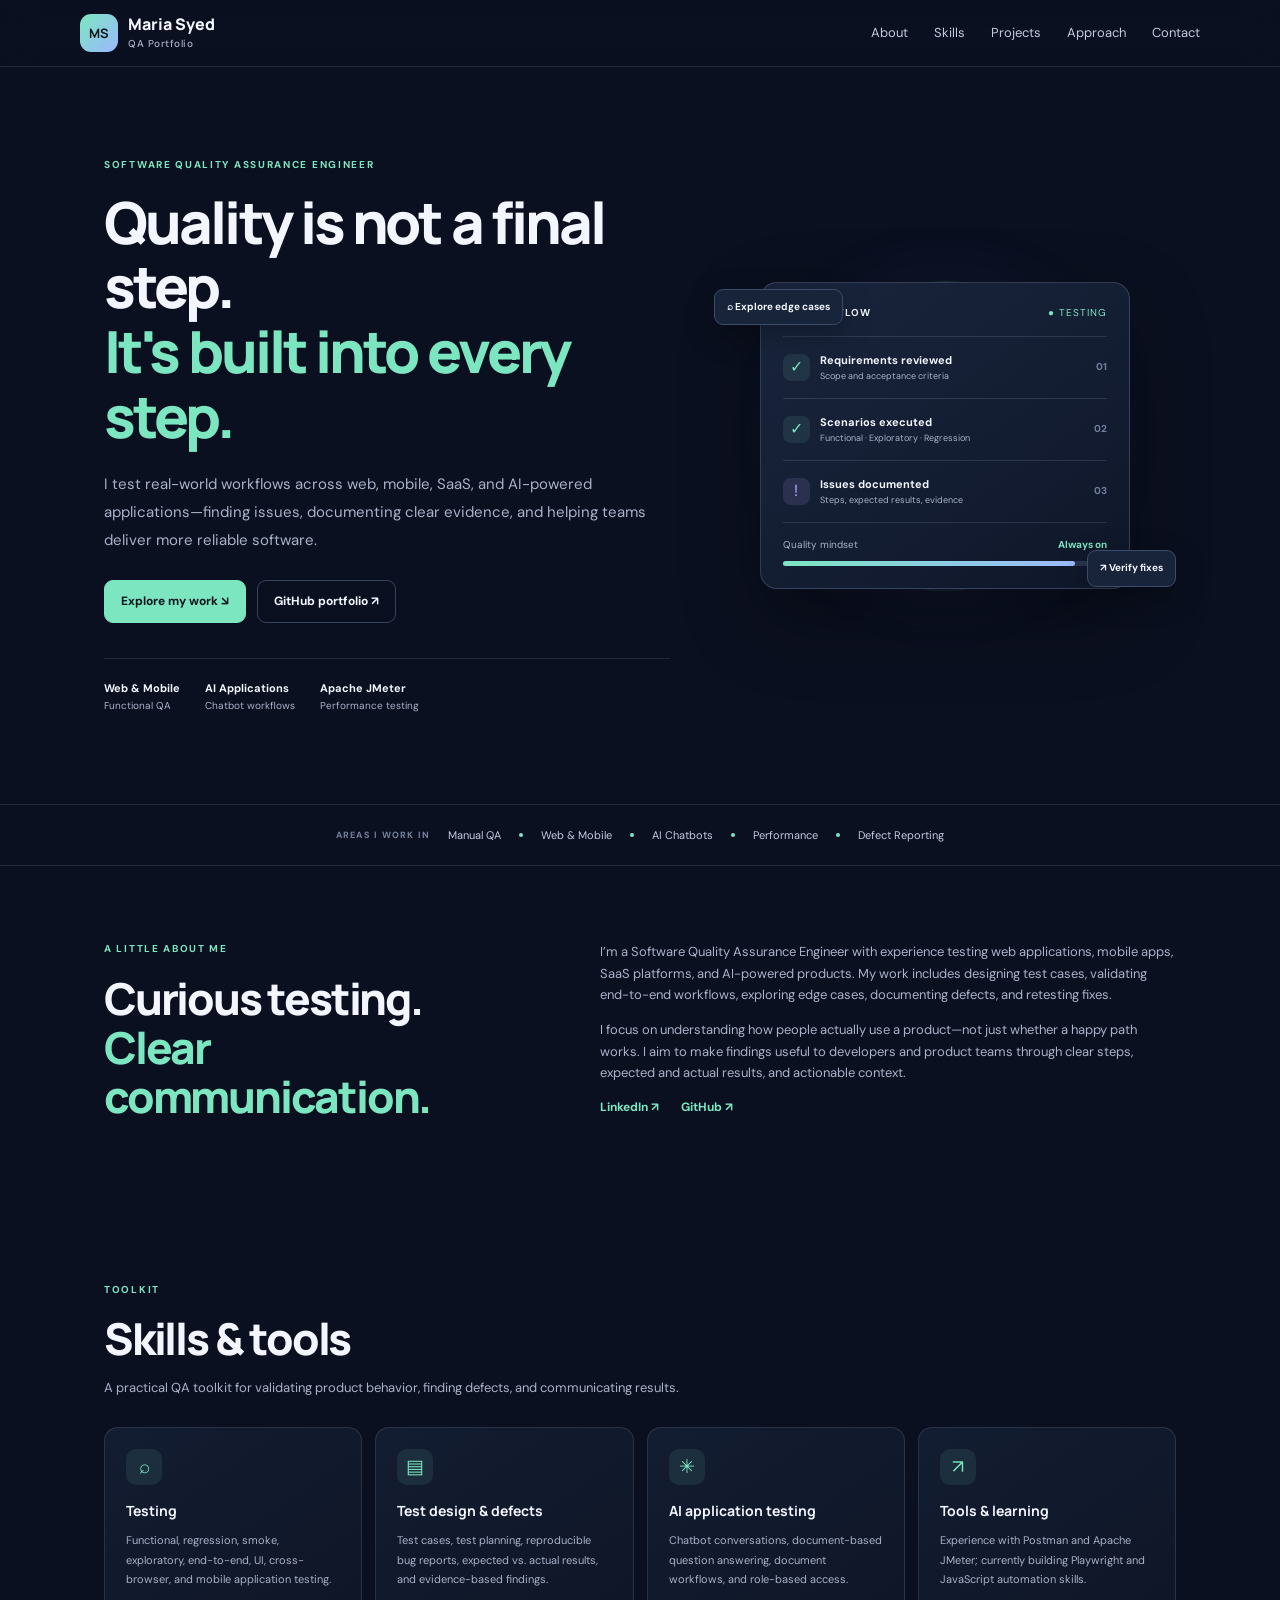
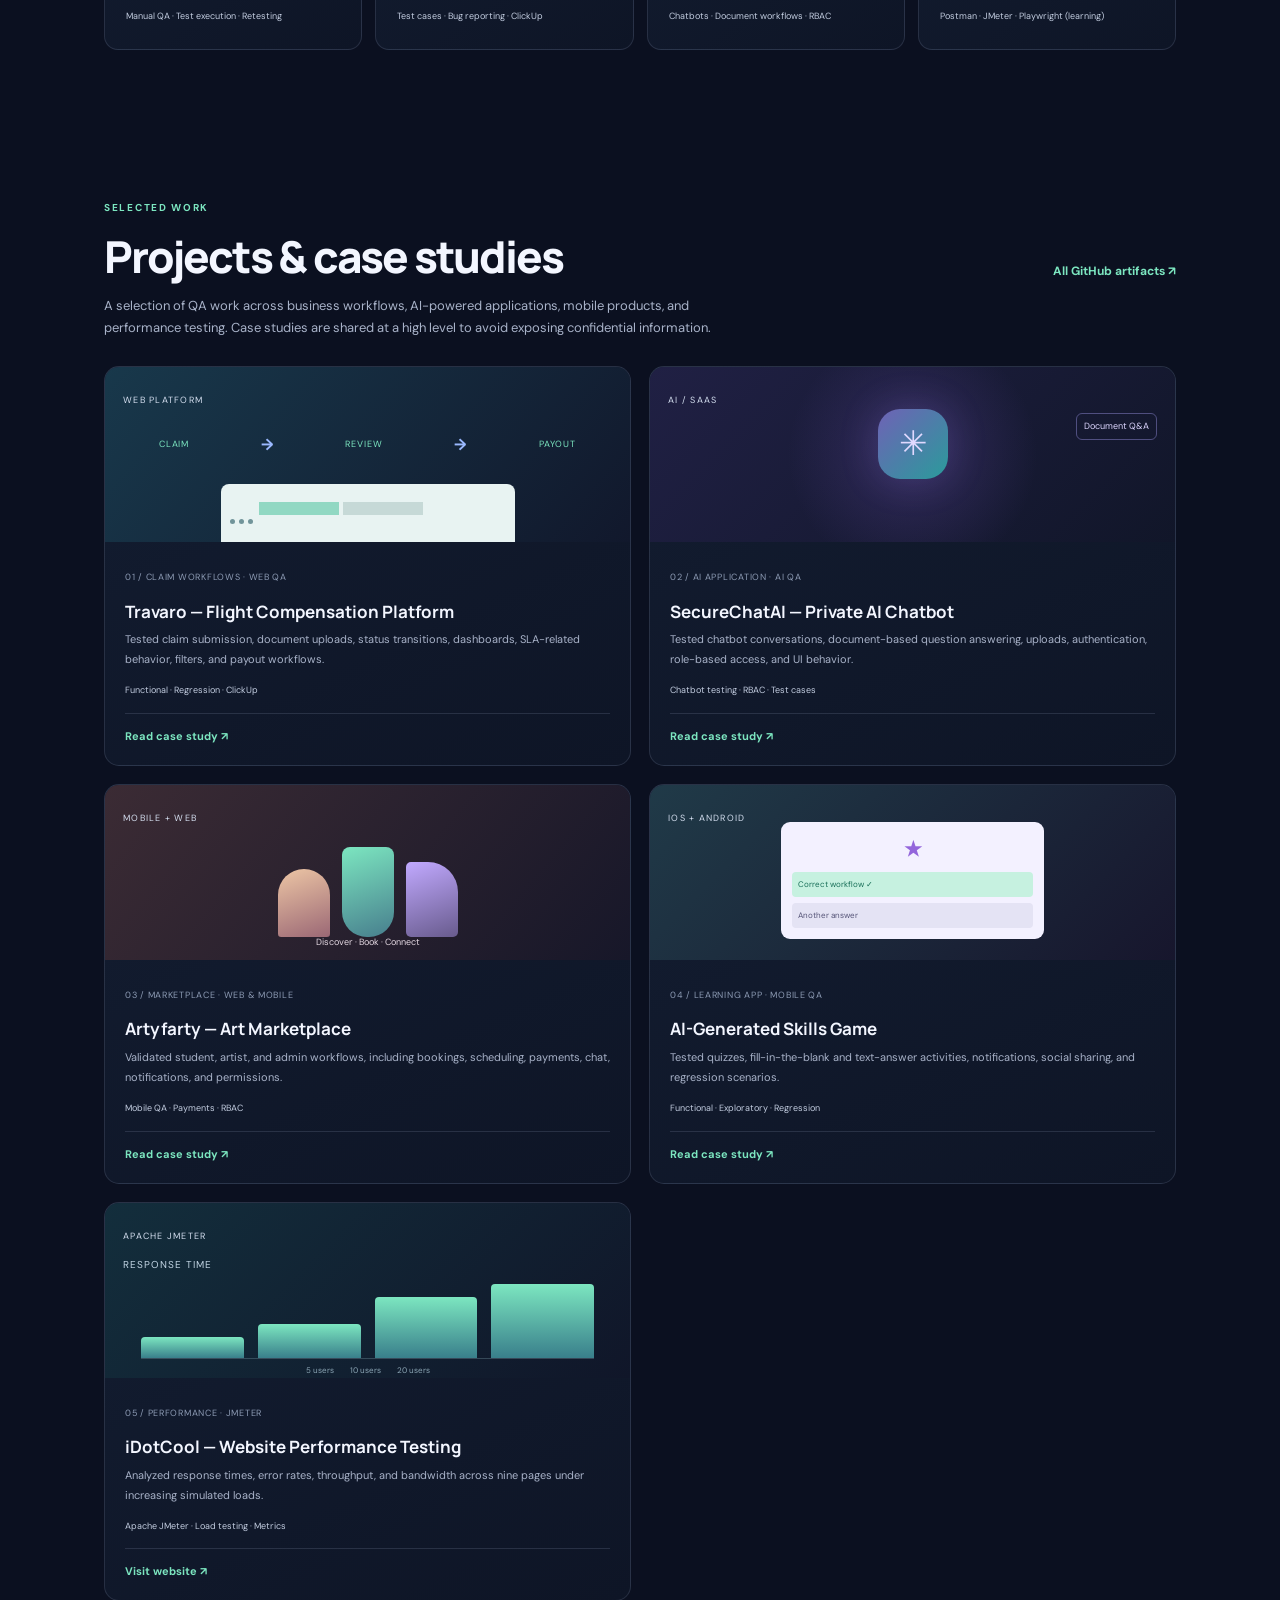
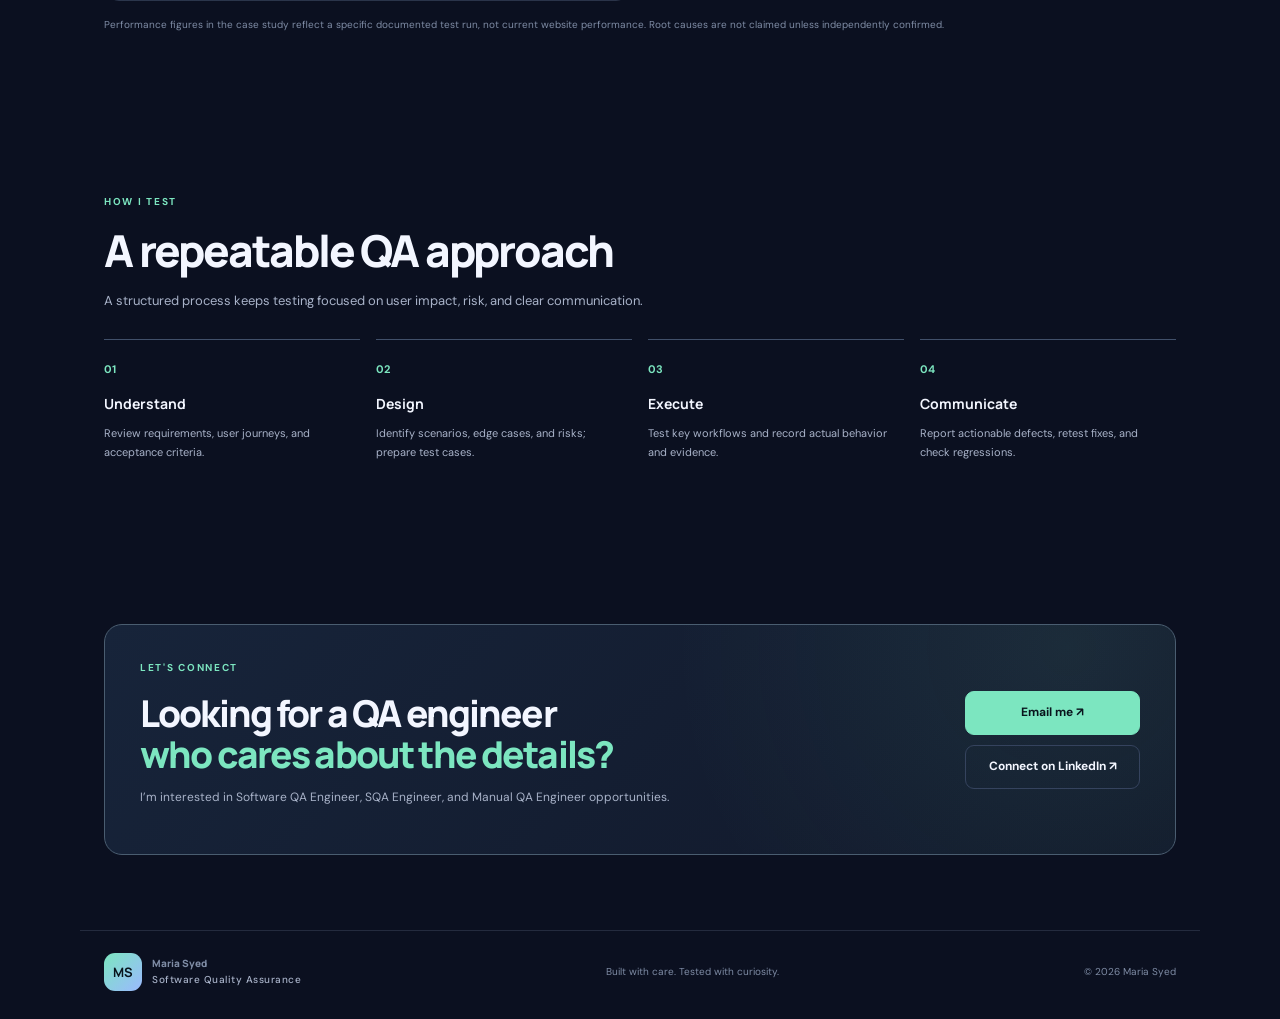
==== index.html @ 9e244ec8 "Add files via upload" ====
<!doctype html>
<html lang="en"><head><meta charset="utf-8"><meta name="viewport" content="width=device-width,initial-scale=1"><meta name="description" content="Maria Syed's Software Quality Assurance portfolio"><title>Maria Syed | QA Portfolio</title><link rel="stylesheet" href="styles.css"></head>
<body>
<header><a class="brand" href="#home"><b>MS</b><span>Maria Syed<small>QA Portfolio</small></span></a><button id="menu" aria-label="Toggle navigation">☰</button><nav id="nav"><a href="#about">About</a><a href="#skills">Skills</a><a href="#projects">Projects</a><a href="#approach">Approach</a><a href="#contact">Contact</a></nav></header>
<main>
<section class="hero" id="home"><div><p class="eyebrow">SOFTWARE QUALITY ASSURANCE ENGINEER</p><h1>Quality is not a final step.<br><em>It's built into every step.</em></h1><p class="lead">I test real-world workflows across web, mobile, SaaS, and AI-powered applications—finding issues, documenting clear evidence, and helping teams deliver more reliable software.</p><div class="actions"><a class="btn primary" href="#projects">Explore my work ↘</a><a class="btn" href="https://github.com/cyeda221/qa-manual-testing-portfolio" target="_blank" rel="noreferrer">GitHub portfolio ↗</a></div><div class="facts"><span><b>Web & Mobile</b><small>Functional QA</small></span><span><b>AI Applications</b><small>Chatbot workflows</small></span><span><b>Apache JMeter</b><small>Performance testing</small></span></div></div>
<div class="visual"><div class="orb"></div><div class="panel"><div class="panelhead"><b>QA WORKFLOW</b><span>● TESTING</span></div><div class="check"><i>✓</i><span><b>Requirements reviewed</b><small>Scope and acceptance criteria</small></span><strong>01</strong></div><div class="check"><i>✓</i><span><b>Scenarios executed</b><small>Functional · Exploratory · Regression</small></span><strong>02</strong></div><div class="check"><i class="purple">!</i><span><b>Issues documented</b><small>Steps, expected results, evidence</small></span><strong>03</strong></div><div class="meter">Quality mindset <b>Always on</b><div><i></i></div></div></div><label class="float one">⌕ Explore edge cases</label><label class="float two">↗ Verify fixes</label></div></section>
<div class="strip"><span>AREAS I WORK IN</span>Manual QA <i></i> Web & Mobile <i></i> AI Chatbots <i></i> Performance <i></i> Defect Reporting</div>
<section class="section about" id="about"><div><p class="eyebrow">A LITTLE ABOUT ME</p><h2>Curious testing.<br><em>Clear communication.</em></h2></div><div class="bodycopy"><p>I’m a Software Quality Assurance Engineer with experience testing web applications, mobile apps, SaaS platforms, and AI-powered products. My work includes designing test cases, validating end-to-end workflows, exploring edge cases, documenting defects, and retesting fixes.</p><p>I focus on understanding how people actually use a product—not just whether a happy path works. I aim to make findings useful to developers and product teams through clear steps, expected and actual results, and actionable context.</p><p class="links"><a href="https://www.linkedin.com/in/syeda-maria-3011ma/" target="_blank" rel="noreferrer">LinkedIn ↗</a><a href="https://github.com/cyeda221" target="_blank" rel="noreferrer">GitHub ↗</a></p></div></section>
<section class="section" id="skills"><p class="eyebrow">TOOLKIT</p><h2>Skills & tools</h2><p class="intro">A practical QA toolkit for validating product behavior, finding defects, and communicating results.</p><div class="skills">
<article><i>⌕</i><h3>Testing</h3><p>Functional, regression, smoke, exploratory, end-to-end, UI, cross-browser, and mobile application testing.</p><small>Manual QA · Test execution · Retesting</small></article>
<article><i>▤</i><h3>Test design & defects</h3><p>Test cases, test planning, reproducible bug reports, expected vs. actual results, and evidence-based findings.</p><small>Test cases · Bug reporting · ClickUp</small></article>
<article><i>✳</i><h3>AI application testing</h3><p>Chatbot conversations, document-based question answering, document workflows, and role-based access.</p><small>Chatbots · Document workflows · RBAC</small></article>
<article><i>↗</i><h3>Tools & learning</h3><p>Experience with Postman and Apache JMeter; currently building Playwright and JavaScript automation skills.</p><small>Postman · JMeter · Playwright (learning)</small></article></div></section>
<section class="section" id="projects"><div class="headingrow"><div><p class="eyebrow">SELECTED WORK</p><h2>Projects & case studies</h2></div><a href="https://github.com/cyeda221/qa-manual-testing-portfolio" target="_blank" rel="noreferrer">All GitHub artifacts ↗</a></div><p class="intro">A selection of QA work across business workflows, AI-powered applications, mobile products, and performance testing. Case studies are shared at a high level to avoid exposing confidential information.</p><div class="projects">
<article><div class="art travaro"><small>WEB PLATFORM</small><div class="route">CLAIM <b>→</b> REVIEW <b>→</b> PAYOUT</div><div class="mock"><span></span><span></span><span></span><hr><hr></div></div><div class="projectbody"><small>01 / CLAIM WORKFLOWS · WEB QA</small><h3>Travaro — Flight Compensation Platform</h3><p>Tested claim submission, document uploads, status transitions, dashboards, SLA-related behavior, filters, and payout workflows.</p><div class="tags">Functional · Regression · ClickUp</div><a href="https://github.com/cyeda221/qa-manual-testing-portfolio/blob/main/case-studies/travaro-flight-compensation-platform.md">Read case study ↗</a></div></article>
<article><div class="art ai"><small>AI / SAAS</small><div class="aiicon">✳</div><label>Document Q&amp;A</label></div><div class="projectbody"><small>02 / AI APPLICATION · AI QA</small><h3>SecureChatAI — Private AI Chatbot</h3><p>Tested chatbot conversations, document-based question answering, uploads, authentication, role-based access, and UI behavior.</p><div class="tags">Chatbot testing · RBAC · Test cases</div><a href="https://github.com/cyeda221/qa-manual-testing-portfolio/blob/main/case-studies/private-ai-chatbot.md">Read case study ↗</a></div></article>
<article><div class="art market"><small>MOBILE + WEB</small><div class="gallery"><i></i><i></i><i></i></div><label>Discover · Book · Connect</label></div><div class="projectbody"><small>03 / MARKETPLACE · WEB &amp; MOBILE</small><h3>Artyfarty — Art Marketplace</h3><p>Validated student, artist, and admin workflows, including bookings, scheduling, payments, chat, notifications, and permissions.</p><div class="tags">Mobile QA · Payments · RBAC</div><a href="https://github.com/cyeda221/qa-manual-testing-portfolio/blob/main/case-studies/artyfarty-marketplace.md">Read case study ↗</a></div></article>
<article><div class="art game"><small>IOS + ANDROID</small><div class="quiz"><b>★</b><span>Correct workflow ✓</span><span>Another answer</span></div></div><div class="projectbody"><small>04 / LEARNING APP · MOBILE QA</small><h3>AI-Generated Skills Game</h3><p>Tested quizzes, fill-in-the-blank and text-answer activities, notifications, social sharing, and regression scenarios.</p><div class="tags">Functional · Exploratory · Regression</div><a href="https://github.com/cyeda221/qa-manual-testing-portfolio/blob/main/case-studies/ai-generated-skills-game.md">Read case study ↗</a></div></article>
<article><div class="art perf"><small>APACHE JMETER</small><p>RESPONSE TIME</p><div class="bars"><i></i><i></i><i></i><i></i></div><div class="axis">5 users　　10 users　　20 users</div></div><div class="projectbody"><small>05 / PERFORMANCE · JMETER</small><h3>iDotCool — Website Performance Testing</h3><p>Analyzed response times, error rates, throughput, and bandwidth across nine pages under increasing simulated loads.</p><div class="tags">Apache JMeter · Load testing · Metrics</div><a href="https://idotcool.com/" target="_blank" rel="noreferrer">Visit website ↗</a></div></article>
</div><p class="note">Performance figures in the case study reflect a specific documented test run, not current website performance. Root causes are not claimed unless independently confirmed.</p></section>
<section class="section" id="approach"><p class="eyebrow">HOW I TEST</p><h2>A repeatable QA approach</h2><p class="intro">A structured process keeps testing focused on user impact, risk, and clear communication.</p><div class="steps"><article><b>01</b><h3>Understand</h3><p>Review requirements, user journeys, and acceptance criteria.</p></article><article><b>02</b><h3>Design</h3><p>Identify scenarios, edge cases, and risks; prepare test cases.</p></article><article><b>03</b><h3>Execute</h3><p>Test key workflows and record actual behavior and evidence.</p></article><article><b>04</b><h3>Communicate</h3><p>Report actionable defects, retest fixes, and check regressions.</p></article></div></section>
<section class="section" id="contact"><div class="contact"><div><p class="eyebrow">LET'S CONNECT</p><h2>Looking for a QA engineer<br><em>who cares about the details?</em></h2><p>I’m interested in Software QA Engineer, SQA Engineer, and Manual QA Engineer opportunities.</p></div><div class="contactbuttons"><a class="btn primary" href="mailto:syedamariya221@gmail.com">Email me ↗</a><a class="btn" href="https://www.linkedin.com/in/syeda-maria-3011ma/" target="_blank" rel="noreferrer">Connect on LinkedIn ↗</a></div></div></section>
</main><footer><a class="brand" href="#home"><b>MS</b><span>Maria Syed<small>Software Quality Assurance</small></span></a><p>Built with care. Tested with curiosity.</p><span>© <span id="year"></span> Maria Syed</span></footer><script src="script.js"></script></body></html>
---- styles.css ----
@import url('https://fonts.googleapis.com/css2?family=DM+Sans:wght@400;500;600;700&family=Manrope:wght@400;500;600;700;800&display=swap');
:root{--bg:#0b1020;--panel:#121a2d;--text:#f3f6ff;--muted:#a8b2c8;--line:rgba(193,207,240,.14);--mint:#7ce6c0;--blue:#9bb9ff;--max:1120px}*{box-sizing:border-box}html{scroll-behavior:smooth;scroll-padding-top:80px}body{margin:0;background:var(--bg);color:var(--text);font-family:'DM Sans',sans-serif;line-height:1.65}a{color:inherit;text-decoration:none}header{position:sticky;top:0;z-index:5;display:flex;align-items:center;justify-content:space-between;padding:14px max(calc((100vw - var(--max))/2),5vw);border-bottom:1px solid var(--line);background:#0b1020eF;backdrop-filter:blur(15px)}.brand{display:flex;gap:10px;align-items:center;font-family:Manrope,sans-serif;font-weight:800;line-height:1.1}.brand b{display:grid;place-items:center;width:38px;height:38px;border-radius:11px;background:linear-gradient(135deg,var(--mint),var(--blue));color:#09141c;font-size:13px}.brand small{display:block;font:500 10px 'DM Sans';letter-spacing:.05em;color:var(--muted);margin-top:4px}nav{display:flex;gap:26px;font-size:13px;color:#c1cbe0}nav a:hover,.links a:hover{color:var(--mint)}#menu{display:none;background:none;border:0;color:white;font-size:22px}.hero,.section{max-width:var(--max);margin:auto;padding:90px 24px}.hero{display:grid;grid-template-columns:1.1fr .9fr;gap:45px;align-items:center;min-height:610px}.eyebrow{font-size:10px;font-weight:700;letter-spacing:.17em;color:var(--mint);margin:0 0 16px}.hero h1,h2{font:800 clamp(36px,5vw,58px)/1.12 Manrope,sans-serif;letter-spacing:-.05em;margin:0}.hero h1 em,h2 em{color:var(--mint);font-style:normal}.lead{font-size:15px;color:var(--muted);line-height:1.85;margin:22px 0 25px;max-width:600px}.actions{display:flex;gap:11px;flex-wrap:wrap}.btn{display:inline-flex;justify-content:center;align-items:center;border:1px solid #35435e;border-radius:9px;padding:11px 16px;font-size:12px;font-weight:700}.primary{background:var(--mint);border-color:var(--mint);color:#09141c}.facts{display:flex;gap:25px;border-top:1px solid var(--line);margin-top:35px;padding-top:20px}.facts span{display:flex;flex-direction:column}.facts b{font-size:11px}.facts small{font-size:10px;color:var(--muted)}.visual{min-height:350px;position:relative;display:grid;place-items:center}.orb{position:absolute;width:310px;height:310px;border:1px solid #7ce6c027;border-radius:50%;box-shadow:0 0 80px #647cff12}.panel{z-index:1;width:min(100%,370px);padding:22px;border-radius:17px;border:1px solid #b9c8e533;background:linear-gradient(145deg,#19253d,#0f1729);box-shadow:0 30px 80px #0005}.panelhead{display:flex;justify-content:space-between;font-size:10px;letter-spacing:.1em;border-bottom:1px solid var(--line);padding-bottom:15px}.panelhead span{color:var(--mint)}.check{display:flex;align-items:center;gap:10px;padding:14px 0;border-bottom:1px solid var(--line)}.check i{display:grid;place-items:center;width:27px;height:27px;border-radius:8px;background:#7ce6c01a;color:var(--mint);font-style:normal}.check i.purple{background:#b9a4ff22;color:#b9a4ff}.check span{display:flex;flex:1;flex-direction:column}.check b{font-size:11px}.check small{font-size:9px;color:var(--muted)}.check strong{font-size:10px;color:#70809e}.meter{font-size:10px;color:var(--muted);padding-top:14px}.meter b{float:right;color:var(--mint)}.meter div{height:5px;border-radius:5px;background:#28354c;margin-top:8px}.meter i{display:block;width:90%;height:100%;border-radius:5px;background:linear-gradient(90deg,var(--mint),var(--blue))}.float{position:absolute;z-index:2;border:1px solid #3b4c68;border-radius:9px;background:#17243a;padding:9px 12px;font-size:10px;font-weight:700;box-shadow:0 10px 30px #0004}.one{top:28px;left:0}.two{bottom:24px;right:0}.strip{display:flex;align-items:center;justify-content:center;gap:18px;flex-wrap:wrap;padding:21px;border-block:1px solid var(--line);font-size:11px;color:#c1cbe0}.strip span{font-size:9px;letter-spacing:.14em;color:#74829e;font-weight:700}.strip i{width:4px;height:4px;border-radius:50%;background:var(--mint)}.section{padding-top:75px;padding-bottom:75px}.about{display:grid;grid-template-columns:.85fr 1.15fr;gap:70px}.about h2,h2{font-size:clamp(32px,4vw,44px)}.bodycopy{font-size:13px;color:var(--muted)}.bodycopy p{margin:0 0 14px}.links{display:flex;gap:22px;margin-top:22px}.links a,.headingrow>a{color:var(--mint);font-size:12px;font-weight:700}.intro{font-size:13px;color:var(--muted);max-width:650px;margin:14px 0 28px}.skills{display:grid;grid-template-columns:repeat(4,1fr);gap:13px}.skills article{border:1px solid var(--line);border-radius:14px;padding:21px;background:linear-gradient(145deg,#131d31,#0e1526)}.skills article>i{display:grid;place-items:center;width:36px;height:36px;border-radius:10px;background:#7ce6c018;color:var(--mint);font-style:normal;font-size:19px}.skills h3,.steps h3{font:700 14px Manrope,sans-serif;margin:16px 0 8px}.skills p,.steps p{font-size:11px;color:var(--muted);line-height:1.8}.skills small{font-size:9px;color:#c3cde0}.headingrow{display:flex;justify-content:space-between;align-items:end;gap:20px}.projects{display:grid;grid-template-columns:repeat(2,minmax(0,1fr));gap:18px}.projects article{overflow:hidden;border:1px solid var(--line);border-radius:15px;background:linear-gradient(155deg,#131d31,#0e1526)}.art{height:175px;position:relative;overflow:hidden;padding:18px;background:#17243a}.art>small{font-size:9px;letter-spacing:.14em;color:#d4deef}.travaro{background:linear-gradient(130deg,#18384b,#11182c)}.route{display:flex;justify-content:space-around;align-items:center;margin:20px 0;color:var(--mint);font-size:9px;letter-spacing:.1em}.route b{font-size:16px;color:#9bb9ff}.mock{position:absolute;left:22%;right:22%;bottom:-5px;height:63px;background:#e8f3f2;border-radius:8px 8px 0 0;padding:9px}.mock span{display:inline-block;width:5px;height:5px;border-radius:50%;background:#71949a;margin-right:4px}.mock hr{border:0;background:#c6d9d7;height:13px;width:29%;display:inline-block;margin:9px 2px}.mock hr:first-of-type{background:#91d8c3}.ai{background:radial-gradient(circle at center,#674caa55,transparent 45%),linear-gradient(135deg,#202044,#111629)}.aiicon{position:absolute;top:42px;left:calc(50% - 35px);display:grid;place-items:center;width:70px;height:70px;border-radius:22px;background:linear-gradient(135deg,#6f62b6,#2a9b9b);font-size:34px;color:#e0d9ff;box-shadow:0 0 40px #a38dff30}.ai label{position:absolute;right:18px;top:46px;border:1px solid #a9a1f866;padding:5px 7px;border-radius:6px;font-size:9px;color:#ddd6ff}.market{background:linear-gradient(130deg,#3b2b34,#171729)}.gallery{display:flex;align-items:end;justify-content:center;gap:12px;height:100px;margin-top:8px}.gallery i{width:52px;height:68px;border-radius:40px 40px 5px 5px;background:linear-gradient(160deg,#edc6a5,#9b6875)}.gallery i:nth-child(2){height:90px;background:linear-gradient(160deg,#7ce6c0,#477e8d);border-radius:8px 8px 25px 25px}.gallery i:nth-child(3){height:75px;background:linear-gradient(160deg,#c1a9ff,#685b8d);border-radius:5px 30px 5px 5px}.market label{position:absolute;bottom:10px;left:0;right:0;text-align:center;font-size:9px;color:#e4d8e2}.game{background:linear-gradient(135deg,#203a48,#17162d)}.quiz{position:absolute;left:25%;right:25%;top:37px;padding:11px;background:#f3f1ff;border-radius:9px;display:grid;gap:6px;color:#555477;font-size:8px}.quiz b{text-align:center;color:#9365db;font-size:20px}.quiz span{background:#e4e3f4;border-radius:4px;padding:6px}.quiz span:first-of-type{background:#c6f1e0;color:#176e57}.perf{background:linear-gradient(135deg,#132e3c,#101629)}.perf p{font-size:10px;color:#c2d5e4;letter-spacing:.1em}.bars{height:75px;display:flex;align-items:end;gap:14px;margin:0 18px;border-bottom:1px solid #7e9eac55}.bars i{display:block;flex:1;background:linear-gradient(180deg,#7ce6c0,#397f8b);border-radius:4px 4px 0 0}.bars i:nth-child(1){height:28%}.bars i:nth-child(2){height:45%}.bars i:nth-child(3){height:82%}.bars i:nth-child(4){height:100%}.axis{font-size:8px;color:#8ca6b5;text-align:center;margin-top:5px}.projectbody{padding:20px}.projectbody>small{font-size:9px;letter-spacing:.08em;color:#8d9bb4}.projectbody h3{font:700 17px/1.4 Manrope,sans-serif;margin:11px 0 7px}.projectbody p{font-size:11px;line-height:1.8;color:var(--muted);margin:0 0 13px}.tags{font-size:9px;color:#c3cde0}.projectbody>a{display:block;border-top:1px solid var(--line);padding-top:13px;margin-top:15px;color:var(--mint);font-size:11px;font-weight:700}.note{font-size:10px;color:#7f8ca5;margin-top:16px}.steps{display:grid;grid-template-columns:repeat(4,1fr);gap:16px;margin-top:28px}.steps article{border-top:1px solid #41506a;padding:15px 10px 0 0}.steps article>b{color:var(--mint);font-size:11px}.steps h3{margin-top:12px}.contact{display:flex;justify-content:space-between;align-items:center;gap:25px;border:1px solid #4a5d70;border-radius:18px;padding:35px;background:radial-gradient(circle at 90% 10%,#7ce6c015,transparent 40%),linear-gradient(135deg,#17243a,#11182a)}.contact h2{font-size:clamp(25px,3.4vw,37px)}.contact p:not(.eyebrow){font-size:12px;color:var(--muted)}.contactbuttons{display:flex;flex-direction:column;gap:10px;min-width:175px}footer{max-width:var(--max);margin:auto;padding:22px 24px 28px;border-top:1px solid var(--line);display:flex;justify-content:space-between;align-items:center;gap:18px;color:#7f8ca5;font-size:10px}footer p{margin:0}
@media(max-width:850px){.hero{grid-template-columns:1fr}.visual{min-height:330px}.about{grid-template-columns:1fr;gap:20px}.skills{grid-template-columns:repeat(2,1fr)}.contact{align-items:flex-start;flex-direction:column}.contactbuttons{flex-direction:row;flex-wrap:wrap}.headingrow{align-items:flex-start;flex-direction:column}}
@media(max-width:600px){header{padding:12px 18px}#menu{display:block}nav{display:none;position:absolute;top:64px;left:12px;right:12px;padding:18px;background:#121b2e;border:1px solid var(--line);border-radius:12px;flex-direction:column;gap:14px}nav.open{display:flex}.hero,.section{padding:60px 19px}.hero{padding-top:50px}.hero h1{font-size:37px}.lead{font-size:13px}.facts{gap:13px}.facts b{font-size:10px}.facts small{font-size:9px}.visual{min-height:315px}.panel{padding:17px}.orb{width:270px;height:270px}.one{top:10px}.two{bottom:10px}.strip{gap:10px;font-size:10px}.strip span{width:100%;text-align:center}.skills,.projects,.steps{grid-template-columns:1fr}.headingrow{gap:8px}.projectbody h3{font-size:16px}.contact{padding:25px 20px}.contactbuttons{width:100%;flex-direction:column}footer{padding:20px;flex-wrap:wrap}footer p{order:3;width:100%}.about h2,h2{font-size:34px}}
@media(prefers-reduced-motion:reduce){html{scroll-behavior:auto}}
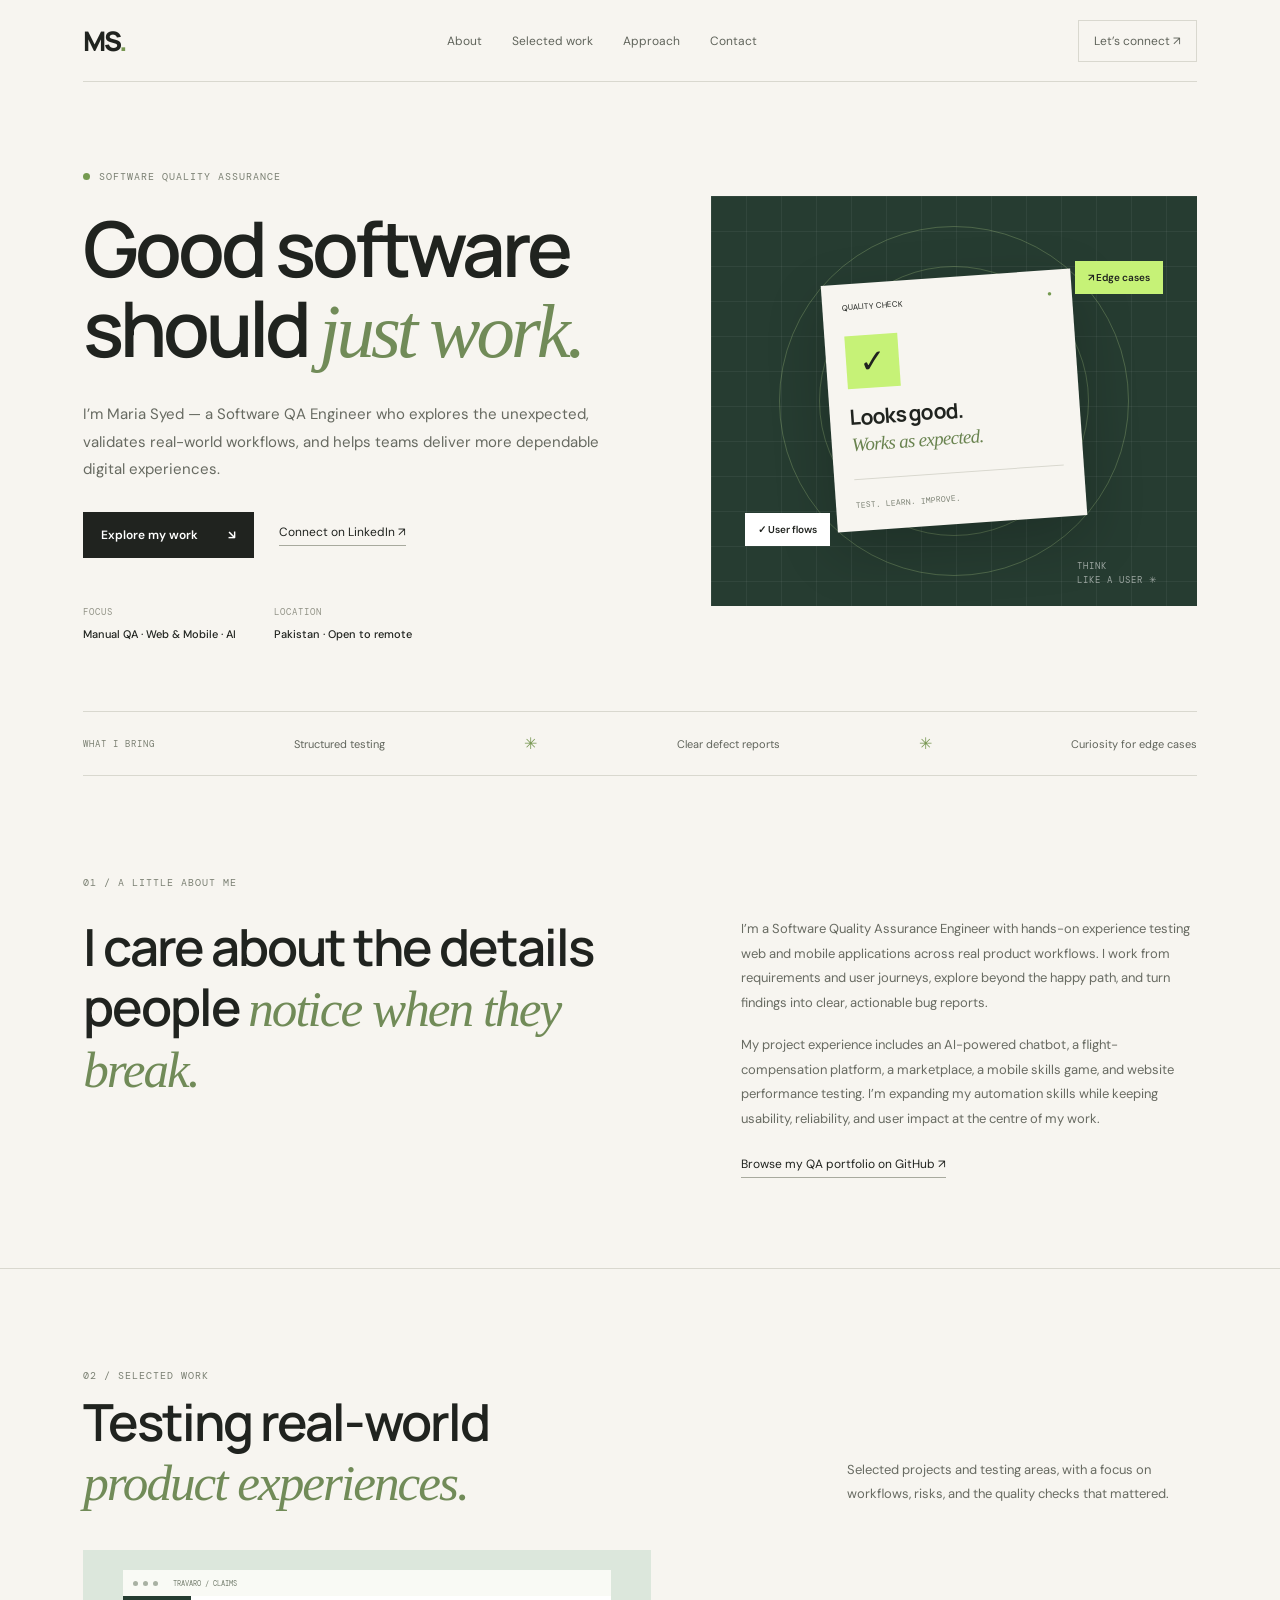
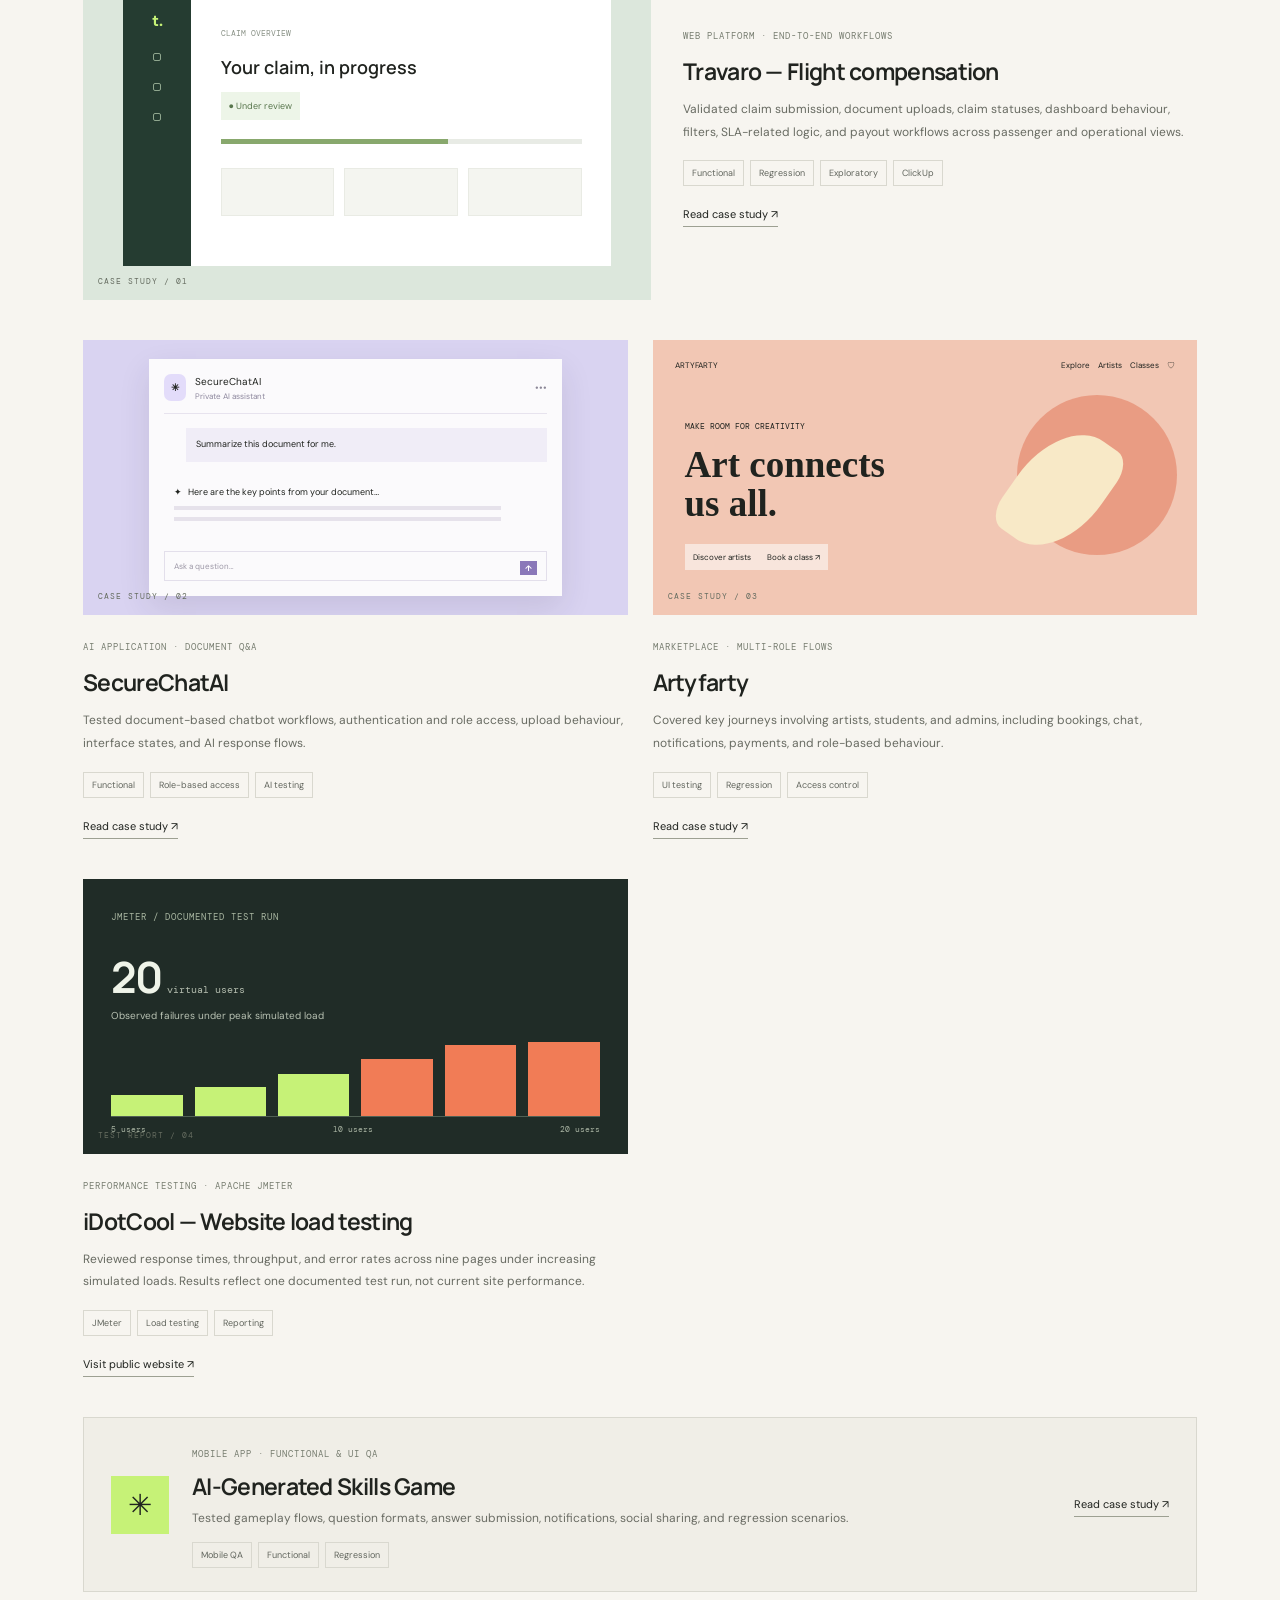
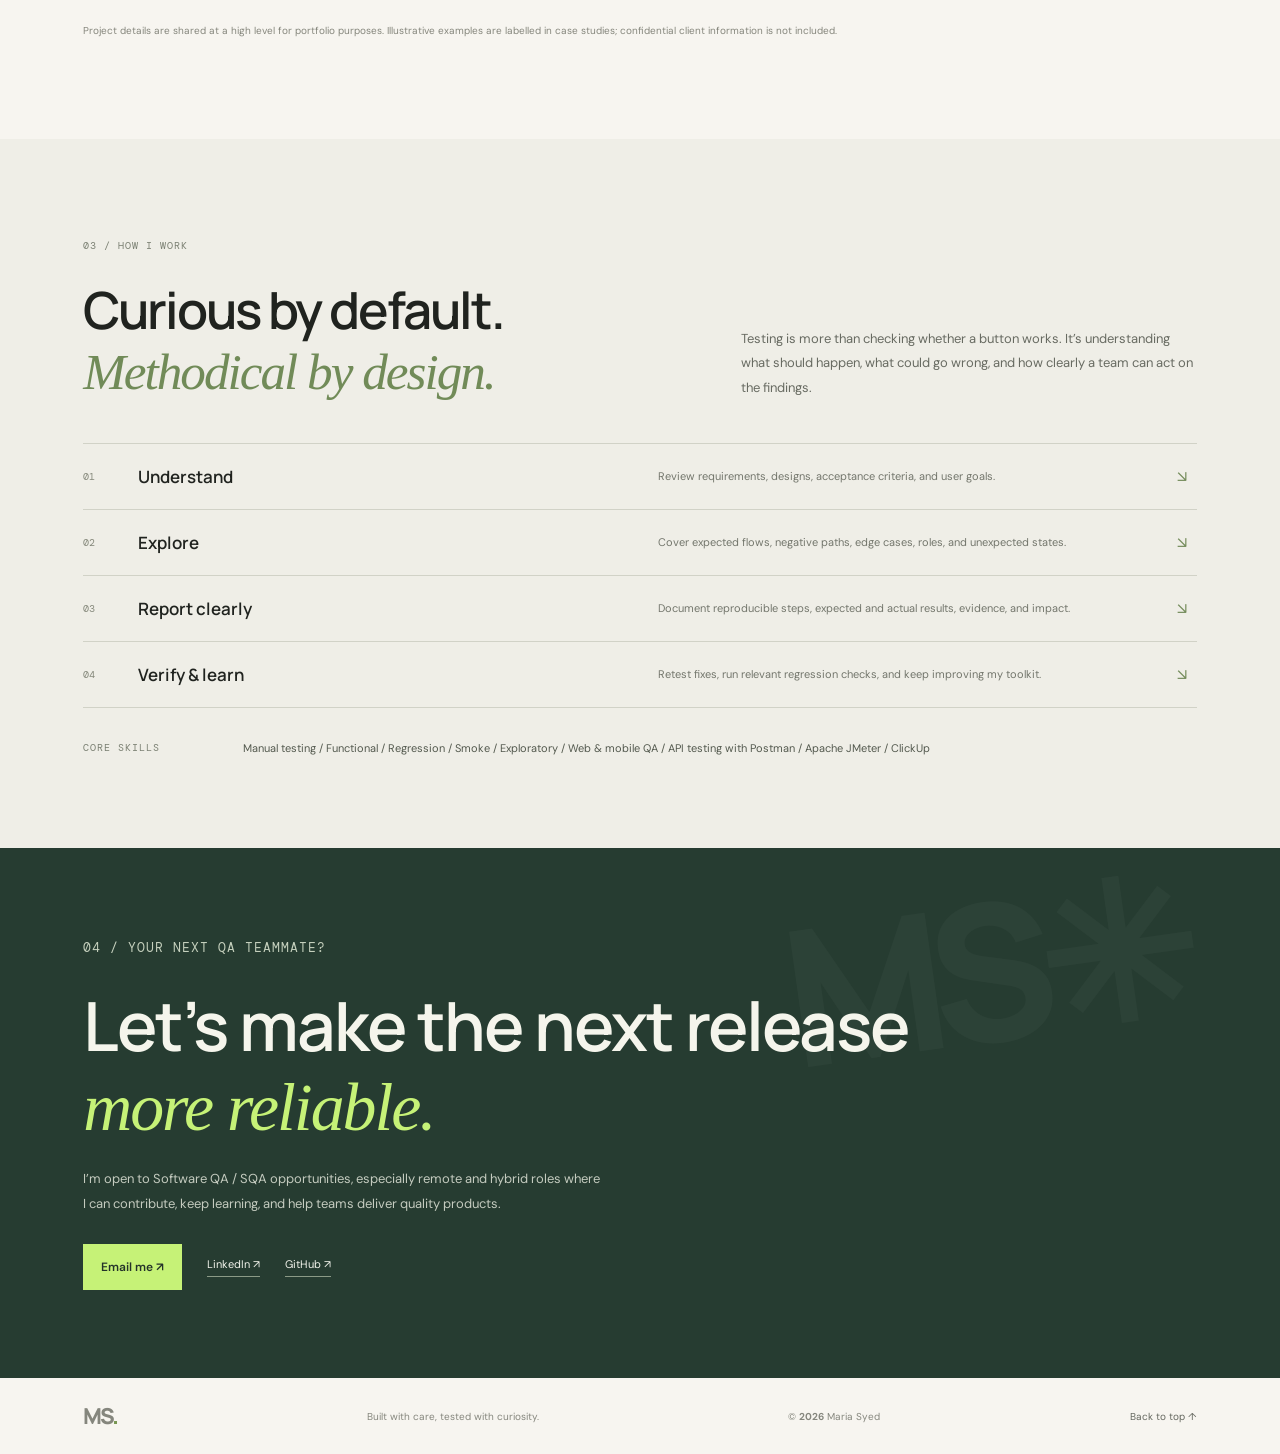
==== commit 7ad58e44: "Add files via upload" ====
--- a/index.html
+++ b/index.html
@@ -1,24 +1,14 @@
 <!doctype html>
-<html lang="en"><head><meta charset="utf-8"><meta name="viewport" content="width=device-width,initial-scale=1"><meta name="description" content="Maria Syed's Software Quality Assurance portfolio"><title>Maria Syed | QA Portfolio</title><link rel="stylesheet" href="styles.css"></head>
-<body>
-<header><a class="brand" href="#home"><b>MS</b><span>Maria Syed<small>QA Portfolio</small></span></a><button id="menu" aria-label="Toggle navigation">☰</button><nav id="nav"><a href="#about">About</a><a href="#skills">Skills</a><a href="#projects">Projects</a><a href="#approach">Approach</a><a href="#contact">Contact</a></nav></header>
-<main>
-<section class="hero" id="home"><div><p class="eyebrow">SOFTWARE QUALITY ASSURANCE ENGINEER</p><h1>Quality is not a final step.<br><em>It's built into every step.</em></h1><p class="lead">I test real-world workflows across web, mobile, SaaS, and AI-powered applications—finding issues, documenting clear evidence, and helping teams deliver more reliable software.</p><div class="actions"><a class="btn primary" href="#projects">Explore my work ↘</a><a class="btn" href="https://github.com/cyeda221/qa-manual-testing-portfolio" target="_blank" rel="noreferrer">GitHub portfolio ↗</a></div><div class="facts"><span><b>Web & Mobile</b><small>Functional QA</small></span><span><b>AI Applications</b><small>Chatbot workflows</small></span><span><b>Apache JMeter</b><small>Performance testing</small></span></div></div>
-<div class="visual"><div class="orb"></div><div class="panel"><div class="panelhead"><b>QA WORKFLOW</b><span>● TESTING</span></div><div class="check"><i>✓</i><span><b>Requirements reviewed</b><small>Scope and acceptance criteria</small></span><strong>01</strong></div><div class="check"><i>✓</i><span><b>Scenarios executed</b><small>Functional · Exploratory · Regression</small></span><strong>02</strong></div><div class="check"><i class="purple">!</i><span><b>Issues documented</b><small>Steps, expected results, evidence</small></span><strong>03</strong></div><div class="meter">Quality mindset <b>Always on</b><div><i></i></div></div></div><label class="float one">⌕ Explore edge cases</label><label class="float two">↗ Verify fixes</label></div></section>
-<div class="strip"><span>AREAS I WORK IN</span>Manual QA <i></i> Web & Mobile <i></i> AI Chatbots <i></i> Performance <i></i> Defect Reporting</div>
-<section class="section about" id="about"><div><p class="eyebrow">A LITTLE ABOUT ME</p><h2>Curious testing.<br><em>Clear communication.</em></h2></div><div class="bodycopy"><p>I’m a Software Quality Assurance Engineer with experience testing web applications, mobile apps, SaaS platforms, and AI-powered products. My work includes designing test cases, validating end-to-end workflows, exploring edge cases, documenting defects, and retesting fixes.</p><p>I focus on understanding how people actually use a product—not just whether a happy path works. I aim to make findings useful to developers and product teams through clear steps, expected and actual results, and actionable context.</p><p class="links"><a href="https://www.linkedin.com/in/syeda-maria-3011ma/" target="_blank" rel="noreferrer">LinkedIn ↗</a><a href="https://github.com/cyeda221" target="_blank" rel="noreferrer">GitHub ↗</a></p></div></section>
-<section class="section" id="skills"><p class="eyebrow">TOOLKIT</p><h2>Skills & tools</h2><p class="intro">A practical QA toolkit for validating product behavior, finding defects, and communicating results.</p><div class="skills">
-<article><i>⌕</i><h3>Testing</h3><p>Functional, regression, smoke, exploratory, end-to-end, UI, cross-browser, and mobile application testing.</p><small>Manual QA · Test execution · Retesting</small></article>
-<article><i>▤</i><h3>Test design & defects</h3><p>Test cases, test planning, reproducible bug reports, expected vs. actual results, and evidence-based findings.</p><small>Test cases · Bug reporting · ClickUp</small></article>
-<article><i>✳</i><h3>AI application testing</h3><p>Chatbot conversations, document-based question answering, document workflows, and role-based access.</p><small>Chatbots · Document workflows · RBAC</small></article>
-<article><i>↗</i><h3>Tools & learning</h3><p>Experience with Postman and Apache JMeter; currently building Playwright and JavaScript automation skills.</p><small>Postman · JMeter · Playwright (learning)</small></article></div></section>
-<section class="section" id="projects"><div class="headingrow"><div><p class="eyebrow">SELECTED WORK</p><h2>Projects & case studies</h2></div><a href="https://github.com/cyeda221/qa-manual-testing-portfolio" target="_blank" rel="noreferrer">All GitHub artifacts ↗</a></div><p class="intro">A selection of QA work across business workflows, AI-powered applications, mobile products, and performance testing. Case studies are shared at a high level to avoid exposing confidential information.</p><div class="projects">
-<article><div class="art travaro"><small>WEB PLATFORM</small><div class="route">CLAIM <b>→</b> REVIEW <b>→</b> PAYOUT</div><div class="mock"><span></span><span></span><span></span><hr><hr></div></div><div class="projectbody"><small>01 / CLAIM WORKFLOWS · WEB QA</small><h3>Travaro — Flight Compensation Platform</h3><p>Tested claim submission, document uploads, status transitions, dashboards, SLA-related behavior, filters, and payout workflows.</p><div class="tags">Functional · Regression · ClickUp</div><a href="https://github.com/cyeda221/qa-manual-testing-portfolio/blob/main/case-studies/travaro-flight-compensation-platform.md">Read case study ↗</a></div></article>
-<article><div class="art ai"><small>AI / SAAS</small><div class="aiicon">✳</div><label>Document Q&amp;A</label></div><div class="projectbody"><small>02 / AI APPLICATION · AI QA</small><h3>SecureChatAI — Private AI Chatbot</h3><p>Tested chatbot conversations, document-based question answering, uploads, authentication, role-based access, and UI behavior.</p><div class="tags">Chatbot testing · RBAC · Test cases</div><a href="https://github.com/cyeda221/qa-manual-testing-portfolio/blob/main/case-studies/private-ai-chatbot.md">Read case study ↗</a></div></article>
-<article><div class="art market"><small>MOBILE + WEB</small><div class="gallery"><i></i><i></i><i></i></div><label>Discover · Book · Connect</label></div><div class="projectbody"><small>03 / MARKETPLACE · WEB &amp; MOBILE</small><h3>Artyfarty — Art Marketplace</h3><p>Validated student, artist, and admin workflows, including bookings, scheduling, payments, chat, notifications, and permissions.</p><div class="tags">Mobile QA · Payments · RBAC</div><a href="https://github.com/cyeda221/qa-manual-testing-portfolio/blob/main/case-studies/artyfarty-marketplace.md">Read case study ↗</a></div></article>
-<article><div class="art game"><small>IOS + ANDROID</small><div class="quiz"><b>★</b><span>Correct workflow ✓</span><span>Another answer</span></div></div><div class="projectbody"><small>04 / LEARNING APP · MOBILE QA</small><h3>AI-Generated Skills Game</h3><p>Tested quizzes, fill-in-the-blank and text-answer activities, notifications, social sharing, and regression scenarios.</p><div class="tags">Functional · Exploratory · Regression</div><a href="https://github.com/cyeda221/qa-manual-testing-portfolio/blob/main/case-studies/ai-generated-skills-game.md">Read case study ↗</a></div></article>
-<article><div class="art perf"><small>APACHE JMETER</small><p>RESPONSE TIME</p><div class="bars"><i></i><i></i><i></i><i></i></div><div class="axis">5 users　　10 users　　20 users</div></div><div class="projectbody"><small>05 / PERFORMANCE · JMETER</small><h3>iDotCool — Website Performance Testing</h3><p>Analyzed response times, error rates, throughput, and bandwidth across nine pages under increasing simulated loads.</p><div class="tags">Apache JMeter · Load testing · Metrics</div><a href="https://idotcool.com/" target="_blank" rel="noreferrer">Visit website ↗</a></div></article>
-</div><p class="note">Performance figures in the case study reflect a specific documented test run, not current website performance. Root causes are not claimed unless independently confirmed.</p></section>
-<section class="section" id="approach"><p class="eyebrow">HOW I TEST</p><h2>A repeatable QA approach</h2><p class="intro">A structured process keeps testing focused on user impact, risk, and clear communication.</p><div class="steps"><article><b>01</b><h3>Understand</h3><p>Review requirements, user journeys, and acceptance criteria.</p></article><article><b>02</b><h3>Design</h3><p>Identify scenarios, edge cases, and risks; prepare test cases.</p></article><article><b>03</b><h3>Execute</h3><p>Test key workflows and record actual behavior and evidence.</p></article><article><b>04</b><h3>Communicate</h3><p>Report actionable defects, retest fixes, and check regressions.</p></article></div></section>
-<section class="section" id="contact"><div class="contact"><div><p class="eyebrow">LET'S CONNECT</p><h2>Looking for a QA engineer<br><em>who cares about the details?</em></h2><p>I’m interested in Software QA Engineer, SQA Engineer, and Manual QA Engineer opportunities.</p></div><div class="contactbuttons"><a class="btn primary" href="mailto:syedamariya221@gmail.com">Email me ↗</a><a class="btn" href="https://www.linkedin.com/in/syeda-maria-3011ma/" target="_blank" rel="noreferrer">Connect on LinkedIn ↗</a></div></div></section>
-</main><footer><a class="brand" href="#home"><b>MS</b><span>Maria Syed<small>Software Quality Assurance</small></span></a><p>Built with care. Tested with curiosity.</p><span>© <span id="year"></span> Maria Syed</span></footer><script src="script.js"></script></body></html>+<html lang="en"><head><meta charset="utf-8"><meta name="viewport" content="width=device-width,initial-scale=1"><meta name="description" content="Maria Syed, Software Quality Assurance Engineer. Manual QA for web, mobile and AI applications."><meta name="theme-color" content="#f7f5f0"><title>Maria Syed — Software QA Engineer</title><link rel="preconnect" href="https://fonts.googleapis.com"><link href="https://fonts.googleapis.com/css2?family=DM+Mono:wght@400;500&family=DM+Sans:wght@400;500;600;700&family=Manrope:wght@400;500;600;700;800&display=swap" rel="stylesheet"><link rel="stylesheet" href="styles.css"></head>
+<body><header class="top"><a class="logo" href="#home">MS<span>.</span></a><button id="menu" aria-label="Open navigation">☰</button><nav id="nav"><a href="#about">About</a><a href="#work">Selected work</a><a href="#process">Approach</a><a href="#contact">Contact</a></nav><a class="nav-cta" href="mailto:syedamariya221@gmail.com">Let’s connect ↗</a></header>
+<main><section class="hero" id="home"><div class="hero-copy"><p class="eyebrow"><i></i> SOFTWARE QUALITY ASSURANCE</p><h1>Good software<br>should <em>just work.</em></h1><p class="lead">I’m Maria Syed — a Software QA Engineer who explores the unexpected, validates real-world workflows, and helps teams deliver more dependable digital experiences.</p><div class="actions"><a class="btn dark" href="#work">Explore my work <b>↘</b></a><a class="simple" href="https://www.linkedin.com/in/syeda-maria-3011ma/" target="_blank" rel="noreferrer">Connect on LinkedIn ↗</a></div><div class="meta"><div><small>FOCUS</small><b>Manual QA · Web & Mobile · AI</b></div><div><small>LOCATION</small><b>Pakistan · Open to remote</b></div></div></div><div class="hero-art"><div class="grid"></div><div class="orbit o1"></div><div class="orbit o2"></div><div class="qa-card"><div class="card-top">QUALITY CHECK <span>●</span></div><div class="tick">✓</div><h3>Looks good.<br><em>Works as expected.</em></h3><hr><small>TEST. LEARN. IMPROVE.</small></div><span class="float f1">↗ Edge cases</span><span class="float f2">✓ User flows</span><span class="stamp">THINK<br>LIKE A USER ✳</span></div></section>
+<section class="ribbon"><small>WHAT I BRING</small><span>Structured testing</span><i>✳</i><span>Clear defect reports</span><i>✳</i><span>Curiosity for edge cases</span></section>
+<section class="section about" id="about"><p class="kicker">01 / A LITTLE ABOUT ME</p><div class="two-col"><h2>I care about the details<br>people <em>notice when they break.</em></h2><div><p>I’m a Software Quality Assurance Engineer with hands-on experience testing web and mobile applications across real product workflows. I work from requirements and user journeys, explore beyond the happy path, and turn findings into clear, actionable bug reports.</p><p>My project experience includes an AI-powered chatbot, a flight-compensation platform, a marketplace, a mobile skills game, and website performance testing. I’m expanding my automation skills while keeping usability, reliability, and user impact at the centre of my work.</p><a class="underline" href="https://github.com/cyeda221/qa-manual-testing-portfolio" target="_blank" rel="noreferrer">Browse my QA portfolio on GitHub ↗</a></div></div></section>
+<section class="section work" id="work"><div class="section-head"><div><p class="kicker">02 / SELECTED WORK</p><h2>Testing real-world<br><em>product experiences.</em></h2></div><p>Selected projects and testing areas, with a focus on workflows, risks, and the quality checks that mattered.</p></div><div class="projects">
+<article class="project featured"><div class="visual travaro"><div class="browser"><span></span><span></span><span></span><small>TRAVARO / CLAIMS</small></div><div class="dashboard"><aside><b>t.</b><i></i><i></i><i></i></aside><div class="dash-content"><small>CLAIM OVERVIEW</small><h3>Your claim, in progress</h3><label>● Under review</label><div class="progress"><i></i></div><div class="skeletons"><i></i><i></i><i></i></div></div></div><span class="visual-id">CASE STUDY / 01</span></div><div class="project-copy"><small class="type">WEB PLATFORM · END-TO-END WORKFLOWS</small><h3>Travaro — Flight compensation</h3><p>Validated claim submission, document uploads, claim statuses, dashboard behaviour, filters, SLA-related logic, and payout workflows across passenger and operational views.</p><div class="tags"><span>Functional</span><span>Regression</span><span>Exploratory</span><span>ClickUp</span></div><a class="project-link" href="https://github.com/cyeda221/qa-manual-testing-portfolio/blob/main/case-studies/travaro-flight-compensation-platform.md" target="_blank" rel="noreferrer">Read case study ↗</a></div></article>
+<article class="project"><div class="visual ai"><div class="chat"><div class="chat-head"><b>✳</b><span>SecureChatAI<small>Private AI assistant</small></span><i>•••</i></div><div class="bubble user">Summarize this document for me.</div><div class="bubble answer">✦ &nbsp; Here are the key points from your document…<hr><hr></div><div class="input">Ask a question… <b>↑</b></div></div><span class="visual-id">CASE STUDY / 02</span></div><div class="project-copy"><small class="type">AI APPLICATION · DOCUMENT Q&A</small><h3>SecureChatAI</h3><p>Tested document-based chatbot workflows, authentication and role access, upload behaviour, interface states, and AI response flows.</p><div class="tags"><span>Functional</span><span>Role-based access</span><span>AI testing</span></div><a class="project-link" href="https://github.com/cyeda221/qa-manual-testing-portfolio/blob/main/case-studies/private-ai-chatbot.md" target="_blank" rel="noreferrer">Read case study ↗</a></div></article>
+<article class="project"><div class="visual art"><div class="art-nav">ARTYFARTY <span>Explore　Artists　Classes　♡</span></div><div class="art-text"><small>MAKE ROOM FOR CREATIVITY</small><b>Art connects<br>us all.</b><span>Discover artists　　Book a class ↗</span></div><div class="blob blob1"></div><div class="blob blob2"></div><span class="visual-id">CASE STUDY / 03</span></div><div class="project-copy"><small class="type">MARKETPLACE · MULTI-ROLE FLOWS</small><h3>Artyfarty</h3><p>Covered key journeys involving artists, students, and admins, including bookings, chat, notifications, payments, and role-based behaviour.</p><div class="tags"><span>UI testing</span><span>Regression</span><span>Access control</span></div><a class="project-link" href="https://github.com/cyeda221/qa-manual-testing-portfolio/blob/main/case-studies/artyfarty-marketplace.md" target="_blank" rel="noreferrer">Read case study ↗</a></div></article>
+<article class="project"><div class="visual perf"><small class="type">JMETER / DOCUMENTED TEST RUN</small><div class="big-num">20<small> virtual users</small></div><p>Observed failures under peak simulated load</p><div class="bars"><i></i><i></i><i></i><i></i><i></i><i></i></div><div class="axis"><span>5 users</span><span>10 users</span><span>20 users</span></div><span class="visual-id">TEST REPORT / 04</span></div><div class="project-copy"><small class="type">PERFORMANCE TESTING · APACHE JMETER</small><h3>iDotCool — Website load testing</h3><p>Reviewed response times, throughput, and error rates across nine pages under increasing simulated loads. Results reflect one documented test run, not current site performance.</p><div class="tags"><span>JMeter</span><span>Load testing</span><span>Reporting</span></div><a class="project-link" href="https://idotcool.com/" target="_blank" rel="noreferrer">Visit public website ↗</a></div></article>
+<article class="wide"><div class="wide-icon">✳</div><div class="wide-copy"><small class="type">MOBILE APP · FUNCTIONAL & UI QA</small><h3>AI-Generated Skills Game</h3><p>Tested gameplay flows, question formats, answer submission, notifications, social sharing, and regression scenarios.</p><div class="tags"><span>Mobile QA</span><span>Functional</span><span>Regression</span></div></div><a class="project-link" href="https://github.com/cyeda221/qa-manual-testing-portfolio/blob/main/case-studies/ai-generated-skills-game.md" target="_blank" rel="noreferrer">Read case study ↗</a></article></div><p class="note">Project details are shared at a high level for portfolio purposes. Illustrative examples are labelled in case studies; confidential client information is not included.</p></section>
+<section class="section process" id="process"><p class="kicker">03 / HOW I WORK</p><div class="two-col"><h2>Curious by default.<br><em>Methodical by design.</em></h2><p>Testing is more than checking whether a button works. It’s understanding what should happen, what could go wrong, and how clearly a team can act on the findings.</p></div><div class="steps"><div><small>01</small><h3>Understand</h3><p>Review requirements, designs, acceptance criteria, and user goals.</p><b>↘</b></div><div><small>02</small><h3>Explore</h3><p>Cover expected flows, negative paths, edge cases, roles, and unexpected states.</p><b>↘</b></div><div><small>03</small><h3>Report clearly</h3><p>Document reproducible steps, expected and actual results, evidence, and impact.</p><b>↘</b></div><div><small>04</small><h3>Verify & learn</h3><p>Retest fixes, run relevant regression checks, and keep improving my toolkit.</p><b>↘</b></div></div><div class="skills"><small>CORE SKILLS</small><p>Manual testing / Functional / Regression / Smoke / Exploratory / Web & mobile QA / API testing with Postman / Apache JMeter / ClickUp</p></div></section>
+<section class="contact" id="contact"><div class="watermark">MS✳</div><p class="kicker">04 / YOUR NEXT QA TEAMMATE?</p><h2>Let’s make the next release<br><em>more reliable.</em></h2><p>I’m open to Software QA / SQA opportunities, especially remote and hybrid roles where I can contribute, keep learning, and help teams deliver quality products.</p><div class="actions"><a class="btn lime" href="mailto:syedamariya221@gmail.com">Email me ↗</a><a class="contact-link" href="https://www.linkedin.com/in/syeda-maria-3011ma/" target="_blank" rel="noreferrer">LinkedIn ↗</a><a class="contact-link" href="https://github.com/cyeda221" target="_blank" rel="noreferrer">GitHub ↗</a></div></section></main><footer><a class="logo" href="#home">MS<span>.</span></a><span>Built with care, tested with curiosity.</span><span>© <b id="year"></b> Maria Syed</span><a href="#home">Back to top ↑</a></footer><script src="script.js"></script></body></html>
--- a/styles.css
+++ b/styles.css
@@ -1,5 +1,3 @@
-@import url('https://fonts.googleapis.com/css2?family=DM+Sans:wght@400;500;600;700&family=Manrope:wght@400;500;600;700;800&display=swap');
-:root{--bg:#0b1020;--panel:#121a2d;--text:#f3f6ff;--muted:#a8b2c8;--line:rgba(193,207,240,.14);--mint:#7ce6c0;--blue:#9bb9ff;--max:1120px}*{box-sizing:border-box}html{scroll-behavior:smooth;scroll-padding-top:80px}body{margin:0;background:var(--bg);color:var(--text);font-family:'DM Sans',sans-serif;line-height:1.65}a{color:inherit;text-decoration:none}header{position:sticky;top:0;z-index:5;display:flex;align-items:center;justify-content:space-between;padding:14px max(calc((100vw - var(--max))/2),5vw);border-bottom:1px solid var(--line);background:#0b1020eF;backdrop-filter:blur(15px)}.brand{display:flex;gap:10px;align-items:center;font-family:Manrope,sans-serif;font-weight:800;line-height:1.1}.brand b{display:grid;place-items:center;width:38px;height:38px;border-radius:11px;background:linear-gradient(135deg,var(--mint),var(--blue));color:#09141c;font-size:13px}.brand small{display:block;font:500 10px 'DM Sans';letter-spacing:.05em;color:var(--muted);margin-top:4px}nav{display:flex;gap:26px;font-size:13px;color:#c1cbe0}nav a:hover,.links a:hover{color:var(--mint)}#menu{display:none;background:none;border:0;color:white;font-size:22px}.hero,.section{max-width:var(--max);margin:auto;padding:90px 24px}.hero{display:grid;grid-template-columns:1.1fr .9fr;gap:45px;align-items:center;min-height:610px}.eyebrow{font-size:10px;font-weight:700;letter-spacing:.17em;color:var(--mint);margin:0 0 16px}.hero h1,h2{font:800 clamp(36px,5vw,58px)/1.12 Manrope,sans-serif;letter-spacing:-.05em;margin:0}.hero h1 em,h2 em{color:var(--mint);font-style:normal}.lead{font-size:15px;color:var(--muted);line-height:1.85;margin:22px 0 25px;max-width:600px}.actions{display:flex;gap:11px;flex-wrap:wrap}.btn{display:inline-flex;justify-content:center;align-items:center;border:1px solid #35435e;border-radius:9px;padding:11px 16px;font-size:12px;font-weight:700}.primary{background:var(--mint);border-color:var(--mint);color:#09141c}.facts{display:flex;gap:25px;border-top:1px solid var(--line);margin-top:35px;padding-top:20px}.facts span{display:flex;flex-direction:column}.facts b{font-size:11px}.facts small{font-size:10px;color:var(--muted)}.visual{min-height:350px;position:relative;display:grid;place-items:center}.orb{position:absolute;width:310px;height:310px;border:1px solid #7ce6c027;border-radius:50%;box-shadow:0 0 80px #647cff12}.panel{z-index:1;width:min(100%,370px);padding:22px;border-radius:17px;border:1px solid #b9c8e533;background:linear-gradient(145deg,#19253d,#0f1729);box-shadow:0 30px 80px #0005}.panelhead{display:flex;justify-content:space-between;font-size:10px;letter-spacing:.1em;border-bottom:1px solid var(--line);padding-bottom:15px}.panelhead span{color:var(--mint)}.check{display:flex;align-items:center;gap:10px;padding:14px 0;border-bottom:1px solid var(--line)}.check i{display:grid;place-items:center;width:27px;height:27px;border-radius:8px;background:#7ce6c01a;color:var(--mint);font-style:normal}.check i.purple{background:#b9a4ff22;color:#b9a4ff}.check span{display:flex;flex:1;flex-direction:column}.check b{font-size:11px}.check small{font-size:9px;color:var(--muted)}.check strong{font-size:10px;color:#70809e}.meter{font-size:10px;color:var(--muted);padding-top:14px}.meter b{float:right;color:var(--mint)}.meter div{height:5px;border-radius:5px;background:#28354c;margin-top:8px}.meter i{display:block;width:90%;height:100%;border-radius:5px;background:linear-gradient(90deg,var(--mint),var(--blue))}.float{position:absolute;z-index:2;border:1px solid #3b4c68;border-radius:9px;background:#17243a;padding:9px 12px;font-size:10px;font-weight:700;box-shadow:0 10px 30px #0004}.one{top:28px;left:0}.two{bottom:24px;right:0}.strip{display:flex;align-items:center;justify-content:center;gap:18px;flex-wrap:wrap;padding:21px;border-block:1px solid var(--line);font-size:11px;color:#c1cbe0}.strip span{font-size:9px;letter-spacing:.14em;color:#74829e;font-weight:700}.strip i{width:4px;height:4px;border-radius:50%;background:var(--mint)}.section{padding-top:75px;padding-bottom:75px}.about{display:grid;grid-template-columns:.85fr 1.15fr;gap:70px}.about h2,h2{font-size:clamp(32px,4vw,44px)}.bodycopy{font-size:13px;color:var(--muted)}.bodycopy p{margin:0 0 14px}.links{display:flex;gap:22px;margin-top:22px}.links a,.headingrow>a{color:var(--mint);font-size:12px;font-weight:700}.intro{font-size:13px;color:var(--muted);max-width:650px;margin:14px 0 28px}.skills{display:grid;grid-template-columns:repeat(4,1fr);gap:13px}.skills article{border:1px solid var(--line);border-radius:14px;padding:21px;background:linear-gradient(145deg,#131d31,#0e1526)}.skills article>i{display:grid;place-items:center;width:36px;height:36px;border-radius:10px;background:#7ce6c018;color:var(--mint);font-style:normal;font-size:19px}.skills h3,.steps h3{font:700 14px Manrope,sans-serif;margin:16px 0 8px}.skills p,.steps p{font-size:11px;color:var(--muted);line-height:1.8}.skills small{font-size:9px;color:#c3cde0}.headingrow{display:flex;justify-content:space-between;align-items:end;gap:20px}.projects{display:grid;grid-template-columns:repeat(2,minmax(0,1fr));gap:18px}.projects article{overflow:hidden;border:1px solid var(--line);border-radius:15px;background:linear-gradient(155deg,#131d31,#0e1526)}.art{height:175px;position:relative;overflow:hidden;padding:18px;background:#17243a}.art>small{font-size:9px;letter-spacing:.14em;color:#d4deef}.travaro{background:linear-gradient(130deg,#18384b,#11182c)}.route{display:flex;justify-content:space-around;align-items:center;margin:20px 0;color:var(--mint);font-size:9px;letter-spacing:.1em}.route b{font-size:16px;color:#9bb9ff}.mock{position:absolute;left:22%;right:22%;bottom:-5px;height:63px;background:#e8f3f2;border-radius:8px 8px 0 0;padding:9px}.mock span{display:inline-block;width:5px;height:5px;border-radius:50%;background:#71949a;margin-right:4px}.mock hr{border:0;background:#c6d9d7;height:13px;width:29%;display:inline-block;margin:9px 2px}.mock hr:first-of-type{background:#91d8c3}.ai{background:radial-gradient(circle at center,#674caa55,transparent 45%),linear-gradient(135deg,#202044,#111629)}.aiicon{position:absolute;top:42px;left:calc(50% - 35px);display:grid;place-items:center;width:70px;height:70px;border-radius:22px;background:linear-gradient(135deg,#6f62b6,#2a9b9b);font-size:34px;color:#e0d9ff;box-shadow:0 0 40px #a38dff30}.ai label{position:absolute;right:18px;top:46px;border:1px solid #a9a1f866;padding:5px 7px;border-radius:6px;font-size:9px;color:#ddd6ff}.market{background:linear-gradient(130deg,#3b2b34,#171729)}.gallery{display:flex;align-items:end;justify-content:center;gap:12px;height:100px;margin-top:8px}.gallery i{width:52px;height:68px;border-radius:40px 40px 5px 5px;background:linear-gradient(160deg,#edc6a5,#9b6875)}.gallery i:nth-child(2){height:90px;background:linear-gradient(160deg,#7ce6c0,#477e8d);border-radius:8px 8px 25px 25px}.gallery i:nth-child(3){height:75px;background:linear-gradient(160deg,#c1a9ff,#685b8d);border-radius:5px 30px 5px 5px}.market label{position:absolute;bottom:10px;left:0;right:0;text-align:center;font-size:9px;color:#e4d8e2}.game{background:linear-gradient(135deg,#203a48,#17162d)}.quiz{position:absolute;left:25%;right:25%;top:37px;padding:11px;background:#f3f1ff;border-radius:9px;display:grid;gap:6px;color:#555477;font-size:8px}.quiz b{text-align:center;color:#9365db;font-size:20px}.quiz span{background:#e4e3f4;border-radius:4px;padding:6px}.quiz span:first-of-type{background:#c6f1e0;color:#176e57}.perf{background:linear-gradient(135deg,#132e3c,#101629)}.perf p{font-size:10px;color:#c2d5e4;letter-spacing:.1em}.bars{height:75px;display:flex;align-items:end;gap:14px;margin:0 18px;border-bottom:1px solid #7e9eac55}.bars i{display:block;flex:1;background:linear-gradient(180deg,#7ce6c0,#397f8b);border-radius:4px 4px 0 0}.bars i:nth-child(1){height:28%}.bars i:nth-child(2){height:45%}.bars i:nth-child(3){height:82%}.bars i:nth-child(4){height:100%}.axis{font-size:8px;color:#8ca6b5;text-align:center;margin-top:5px}.projectbody{padding:20px}.projectbody>small{font-size:9px;letter-spacing:.08em;color:#8d9bb4}.projectbody h3{font:700 17px/1.4 Manrope,sans-serif;margin:11px 0 7px}.projectbody p{font-size:11px;line-height:1.8;color:var(--muted);margin:0 0 13px}.tags{font-size:9px;color:#c3cde0}.projectbody>a{display:block;border-top:1px solid var(--line);padding-top:13px;margin-top:15px;color:var(--mint);font-size:11px;font-weight:700}.note{font-size:10px;color:#7f8ca5;margin-top:16px}.steps{display:grid;grid-template-columns:repeat(4,1fr);gap:16px;margin-top:28px}.steps article{border-top:1px solid #41506a;padding:15px 10px 0 0}.steps article>b{color:var(--mint);font-size:11px}.steps h3{margin-top:12px}.contact{display:flex;justify-content:space-between;align-items:center;gap:25px;border:1px solid #4a5d70;border-radius:18px;padding:35px;background:radial-gradient(circle at 90% 10%,#7ce6c015,transparent 40%),linear-gradient(135deg,#17243a,#11182a)}.contact h2{font-size:clamp(25px,3.4vw,37px)}.contact p:not(.eyebrow){font-size:12px;color:var(--muted)}.contactbuttons{display:flex;flex-direction:column;gap:10px;min-width:175px}footer{max-width:var(--max);margin:auto;padding:22px 24px 28px;border-top:1px solid var(--line);display:flex;justify-content:space-between;align-items:center;gap:18px;color:#7f8ca5;font-size:10px}footer p{margin:0}
-@media(max-width:850px){.hero{grid-template-columns:1fr}.visual{min-height:330px}.about{grid-template-columns:1fr;gap:20px}.skills{grid-template-columns:repeat(2,1fr)}.contact{align-items:flex-start;flex-direction:column}.contactbuttons{flex-direction:row;flex-wrap:wrap}.headingrow{align-items:flex-start;flex-direction:column}}
-@media(max-width:600px){header{padding:12px 18px}#menu{display:block}nav{display:none;position:absolute;top:64px;left:12px;right:12px;padding:18px;background:#121b2e;border:1px solid var(--line);border-radius:12px;flex-direction:column;gap:14px}nav.open{display:flex}.hero,.section{padding:60px 19px}.hero{padding-top:50px}.hero h1{font-size:37px}.lead{font-size:13px}.facts{gap:13px}.facts b{font-size:10px}.facts small{font-size:9px}.visual{min-height:315px}.panel{padding:17px}.orb{width:270px;height:270px}.one{top:10px}.two{bottom:10px}.strip{gap:10px;font-size:10px}.strip span{width:100%;text-align:center}.skills,.projects,.steps{grid-template-columns:1fr}.headingrow{gap:8px}.projectbody h3{font-size:16px}.contact{padding:25px 20px}.contactbuttons{width:100%;flex-direction:column}footer{padding:20px;flex-wrap:wrap}footer p{order:3;width:100%}.about h2,h2{font-size:34px}}
-@media(prefers-reduced-motion:reduce){html{scroll-behavior:auto}}
+:root{--paper:#f7f5f0;--ink:#20231f;--muted:#6e7169;--line:#d9d8cf;--lime:#c6f277;--deep:#263c31;--orange:#f17c56;--lav:#d7d1f2;--sans:'DM Sans',sans-serif;--display:'Manrope',sans-serif;--mono:'DM Mono',monospace}*{box-sizing:border-box}html{scroll-behavior:smooth;scroll-padding-top:80px}body{margin:0;background:var(--paper);color:var(--ink);font-family:var(--sans)}a{color:inherit}.top{height:82px;margin:0 6.5%;display:flex;align-items:center;justify-content:space-between;border-bottom:1px solid var(--line)}.logo{font:800 27px var(--display);letter-spacing:-2px;text-decoration:none}.logo span{color:#789752}.top nav{display:flex;gap:30px}.top nav a,.nav-cta{font-size:12px;text-decoration:none;color:#60645b}.nav-cta{border:1px solid var(--line);padding:12px 15px}.top button{display:none}.hero{margin:0 6.5%;padding:78px 0 70px;display:grid;grid-template-columns:1fr .85fr;gap:5%;align-items:center}.eyebrow,.kicker,.type,.visual-id,.meta small,.ribbon small,.skills small{font:10px var(--mono);letter-spacing:1px;color:#7b8073}.eyebrow{display:flex;align-items:center;gap:9px}.eyebrow i{width:7px;height:7px;background:#759a50;border-radius:50%}.hero h1{font:600 clamp(50px,6vw,82px)/1.04 var(--display);letter-spacing:-4px;margin:25px 0}.hero h1 em,.two-col h2 em,.section-head h2 em,.contact h2 em{font:italic 400 1em Georgia,serif;color:#718b58}.lead{max-width:520px;font-size:15px;line-height:1.85;color:#676a61}.actions{display:flex;align-items:center;gap:25px;margin-top:28px}.btn{display:inline-flex;gap:30px;padding:15px 18px;text-decoration:none;font-size:12px;font-weight:600}.dark{background:var(--ink);color:white}.simple,.underline{font-size:12px;text-decoration:none;border-bottom:1px solid #a8aa9e;padding-bottom:5px}.meta{display:flex;gap:38px;margin-top:48px}.meta div{display:grid;gap:9px}.meta small{font-size:9px;color:#929387}.meta b{font-size:11px;font-weight:500}.hero-art{height:410px;background:var(--deep);position:relative;display:grid;place-items:center;overflow:hidden}.grid{position:absolute;inset:0;background-image:linear-gradient(#ffffff0d 1px,transparent 1px),linear-gradient(90deg,#ffffff0d 1px,transparent 1px);background-size:35px 35px}.orbit{position:absolute;border:1px solid #b7d98b45;border-radius:50%;width:350px;height:350px}.o2{width:270px;height:270px}.qa-card{position:relative;background:var(--paper);width:250px;padding:18px 20px;box-shadow:0 20px 60px #0003;transform:rotate(-4deg)}.card-top{display:flex;justify-content:space-between;font-size:8px}.card-top span{color:#759a50}.tick{width:53px;height:53px;background:var(--lime);display:grid;place-items:center;font-size:32px;margin:24px 0 15px}.qa-card h3{font:700 21px/1.25 var(--display);letter-spacing:-.7px;margin:0}.qa-card h3 em{font:italic 19px Georgia;color:#69834f}.qa-card hr{border:0;border-top:1px solid var(--line);margin:22px 0 12px}.qa-card>small{font:8px var(--mono);color:#7b8073}.float{position:absolute;background:var(--lime);padding:10px 13px;font-size:10px;font-weight:600}.f1{right:7%;top:65px}.f2{left:7%;bottom:60px;background:white}.stamp{position:absolute;right:8%;bottom:18px;color:#ffffff8a;font:9px/1.6 var(--mono);letter-spacing:1px}.ribbon{margin:0 6.5%;padding:21px 0;display:flex;align-items:center;justify-content:space-between;gap:15px;border-top:1px solid var(--line);border-bottom:1px solid var(--line);color:#60645b}.ribbon small{font-size:9px}.ribbon span{font-size:11px}.ribbon i{font-style:normal;color:#789752}.section{padding:90px 6.5%}.about{border-bottom:1px solid var(--line)}.two-col{display:grid;grid-template-columns:1.1fr .9fr;gap:9%;margin-top:28px}.two-col h2,.section-head h2,.contact h2{font:600 clamp(34px,4vw,53px)/1.16 var(--display);letter-spacing:-2px;margin:0}.two-col>div p,.two-col>p,.section-head>p,.project-copy p,.contact>p{font-size:13px;line-height:1.9;color:#686b62;margin:0 0 17px}.underline{display:inline-block;margin-top:7px}.section-head{display:flex;align-items:end;justify-content:space-between;gap:40px;margin-bottom:38px}.section-head>p{max-width:350px;margin:0 0 5px}.projects{display:grid;grid-template-columns:1fr 1fr;gap:40px 25px}.project{min-width:0}.featured{grid-column:1/-1;display:grid;grid-template-columns:1.05fr .95fr;gap:32px;align-items:center}.visual{height:275px;position:relative;overflow:hidden}.featured .visual{height:350px}.travaro{background:#dce7dc;padding:20px 7% 0}.browser{height:26px;background:#f9faf5;display:flex;align-items:center;gap:5px;padding:0 10px}.browser>span{width:5px;height:5px;border-radius:50%;background:#a8b1a3}.browser small{font:7px var(--mono);margin-left:10px;color:#778071}.dashboard{height:270px;background:white;display:flex}.dashboard aside{width:14%;background:#253c31;display:flex;flex-direction:column;align-items:center;gap:22px;padding:14px 0}.dashboard aside b{color:var(--lime)}.dashboard aside i{height:8px;width:8px;border:1px solid #8fa68e;border-radius:2px}.dash-content{padding:24px 6%;flex:1}.dash-content>small{font:8px var(--mono);color:#8b9388}.dash-content h3{font:600 18px var(--display);margin:14px 0}.dash-content label{font-size:9px;color:#58764d;background:#edf5e8;padding:8px}.progress{height:5px;background:#e8ebe5;margin-top:25px}.progress i{display:block;width:63%;height:100%;background:#88a86d}.skeletons{display:flex;gap:10px;margin-top:24px}.skeletons i{height:48px;flex:1;background:#f4f5f0;border:1px solid #e9ebe4}.visual-id{position:absolute;bottom:14px;left:15px;font-size:8px;color:#656c60}.project-copy{padding-top:19px}.featured .project-copy{padding-top:0}.type{font-size:9px;color:#777d70}.project-copy h3,.wide h3{font:650 23px var(--display);letter-spacing:-.7px;margin:11px 0}.project-copy p{font-size:12px}.tags{display:flex;flex-wrap:wrap;gap:6px;margin:16px 0}.tags span{font-size:9px;color:#62665e;border:1px solid var(--line);padding:6px 8px}.project-link{display:inline-block;margin-top:5px;font-size:11px;text-decoration:none;border-bottom:1px solid #9da092;padding-bottom:5px}.ai{background:#d9d3f1;display:grid;place-items:center}.chat{width:76%;background:#fbfafc;padding:15px;box-shadow:0 12px 30px #2b20421c}.chat-head{display:flex;align-items:center;gap:9px;border-bottom:1px solid #e7e3ee;padding-bottom:12px;font-size:10px}.chat-head>b{background:#e3dcfa;padding:7px;border-radius:7px}.chat-head span small{display:block;color:#8d879d;font-size:8px;margin-top:3px}.chat-head i{margin-left:auto;font-style:normal;color:#8c8797}.bubble{font-size:9px;padding:10px;margin-top:14px;line-height:1.5}.user{background:#f0edf7;margin-left:22px}.answer{display:block}.answer hr{border:0;height:4px;background:#e6e2eb;width:90%;margin:7px 0}.input{border:1px solid #e3dfeb;padding:9px;margin-top:13px;font-size:8px;color:#9d98a7}.input b{float:right;background:#8a78b9;color:white;padding:2px 5px}.art{background:#f2c7b4;padding:20px 22px}.art-nav{display:flex;justify-content:space-between;font-size:8px;position:relative;z-index:2}.art-text{position:relative;z-index:2;margin:42px 0 0 10px}.art-text small{font:8px var(--mono)}.art-text b{display:block;font:700 37px/1.05 Georgia,serif;margin:12px 0 20px}.art-text span{font-size:8px;background:#fff8;padding:8px}.blob{position:absolute;border-radius:50%}.blob1{width:160px;height:160px;background:#e58b70;right:20px;top:55px;opacity:.7}.blob2{width:85px;height:130px;background:#f8e9c7;right:95px;top:85px;transform:rotate(35deg);border-radius:60% 20%}.perf{background:#202c27;color:#eff4e9;padding:25px 28px}.perf>.type{color:#a9b7a2}.big-num{font:700 43px var(--display);letter-spacing:-2px;margin-top:22px}.big-num small{font:10px var(--mono);letter-spacing:0;color:#b3bcae}.perf p{font-size:10px;color:#b8c2b3;margin:3px 0}.bars{height:75px;display:flex;align-items:end;gap:12px;margin-top:20px;border-bottom:1px solid #506054}.bars i{display:block;flex:1;background:var(--lime);height:28%}.bars i:nth-child(2){height:39%}.bars i:nth-child(3){height:56%}.bars i:nth-child(4){height:77%;background:var(--orange)}.bars i:nth-child(5){height:96%;background:var(--orange)}.bars i:nth-child(6){height:100%;background:var(--orange)}.axis{display:flex;justify-content:space-between;margin-top:7px;font:8px var(--mono);color:#aab5a4}.wide{grid-column:1/-1;display:flex;align-items:center;gap:23px;padding:23px 27px;border:1px solid var(--line);background:#f0eee7}.wide-icon{width:58px;height:58px;display:grid;place-items:center;background:var(--lime);font-size:29px;flex-shrink:0}.wide-copy{flex:1}.wide h3{margin:8px 0}.wide-copy p{font-size:12px;color:#6b6d65;margin:8px 0}.wide .tags{margin-bottom:0}.note{font-size:10px;color:#85867c;line-height:1.7;margin-top:30px}.process{background:#efeee7}.process .two-col{align-items:end}.process .two-col>p{margin:0}.steps{margin-top:42px;border-top:1px solid #d1d2c7}.steps>div{display:grid;grid-template-columns:40px 1fr 1fr 20px;gap:15px;align-items:center;padding:21px 0;border-bottom:1px solid #d1d2c7}.steps small{font:10px var(--mono);color:#85887b}.steps h3{font:600 17px var(--display);margin:0}.steps p{font-size:11px;line-height:1.7;color:#73766c;margin:0}.steps b{font-weight:400;color:#748c5b}.skills{display:grid;grid-template-columns:140px 1fr;gap:20px;margin-top:30px}.skills small{padding-top:3px}.skills p{font-size:11px;line-height:1.9;margin:0;color:#53594e}.contact{position:relative;overflow:hidden;background:var(--deep);color:#f5f5ec;padding:88px 6.5%}.contact .kicker{color:#c5d0bd}.contact h2{font-size:clamp(43px,5.3vw,68px);margin:25px 0 20px;position:relative;z-index:1}.contact h2 em{color:var(--lime)}.contact>p:not(.kicker){color:#c4cbbf;max-width:520px}.contact .actions{position:relative;z-index:1}.lime{background:var(--lime);color:#24332a}.contact-link{font-size:11px;color:#f3f4ec;text-decoration:none;border-bottom:1px solid #8b9a86;padding-bottom:5px}.watermark{position:absolute;right:8%;top:45px;font:800 190px/.8 var(--display);letter-spacing:-18px;color:#ffffff08;transform:rotate(-8deg)}footer{margin:0 6.5%;display:flex;align-items:center;justify-content:space-between;gap:15px;padding:23px 0;color:#85867d;font-size:10px}footer .logo{font-size:22px}footer>a:last-child{text-decoration:none;color:#64675f}
+@media(max-width:850px){.hero{grid-template-columns:1fr .8fr;gap:4%}.hero h1{letter-spacing:-3px}.hero-art{height:360px}.meta{gap:18px}.section{padding-top:75px;padding-bottom:75px}.featured{gap:22px}.featured .visual{height:315px}.ribbon{flex-wrap:wrap}.ribbon small{width:100%}}
+@media(max-width:620px){.top{height:70px;position:relative}.top button{display:block;border:0;background:none;font-size:22px;order:3}.top nav{display:none;position:absolute;z-index:5;top:69px;left:-7%;right:-7%;background:var(--paper);padding:22px 7%;border-bottom:1px solid var(--line);flex-direction:column;gap:18px}.top nav.open{display:flex}.nav-cta{margin-left:auto;margin-right:13px;padding:9px;font-size:10px}.hero{display:flex;flex-direction:column;align-items:stretch;padding:52px 0;gap:35px}.hero h1{font-size:55px;letter-spacing:-3px}.lead{font-size:14px}.meta{margin-top:35px;gap:20px}.meta b{font-size:10px}.hero-art{height:330px}.ribbon{gap:12px 18px}.ribbon i{display:none}.section{padding:62px 6.5%}.two-col,.section-head{display:grid;grid-template-columns:1fr;gap:23px}.two-col h2,.section-head h2{font-size:37px;letter-spacing:-1.7px}.section-head>p{margin:0}.projects{grid-template-columns:1fr;gap:35px}.featured{grid-column:auto;display:block}.featured .visual{height:280px}.featured .project-copy{padding-top:18px}.visual{height:265px}.wide{grid-column:auto;align-items:flex-start;flex-wrap:wrap;padding:19px}.wide-copy{min-width:calc(100% - 85px)}.wide .project-link{margin-left:81px}.steps>div{grid-template-columns:28px 1fr 20px;gap:10px}.steps p{grid-column:2/3;margin-top:-3px}.steps b{grid-column:3;grid-row:1/3}.steps h3{font-size:15px}.skills{grid-template-columns:1fr;gap:10px}.contact{padding:65px 6.5%}.contact h2{font-size:45px;letter-spacing:-2px}.contact .actions{gap:18px;flex-wrap:wrap}.watermark{font-size:135px;right:0;top:80px}footer{flex-wrap:wrap}footer>span:nth-child(2){order:4;width:100%}}@media(prefers-reduced-motion:reduce){html{scroll-behavior:auto}}
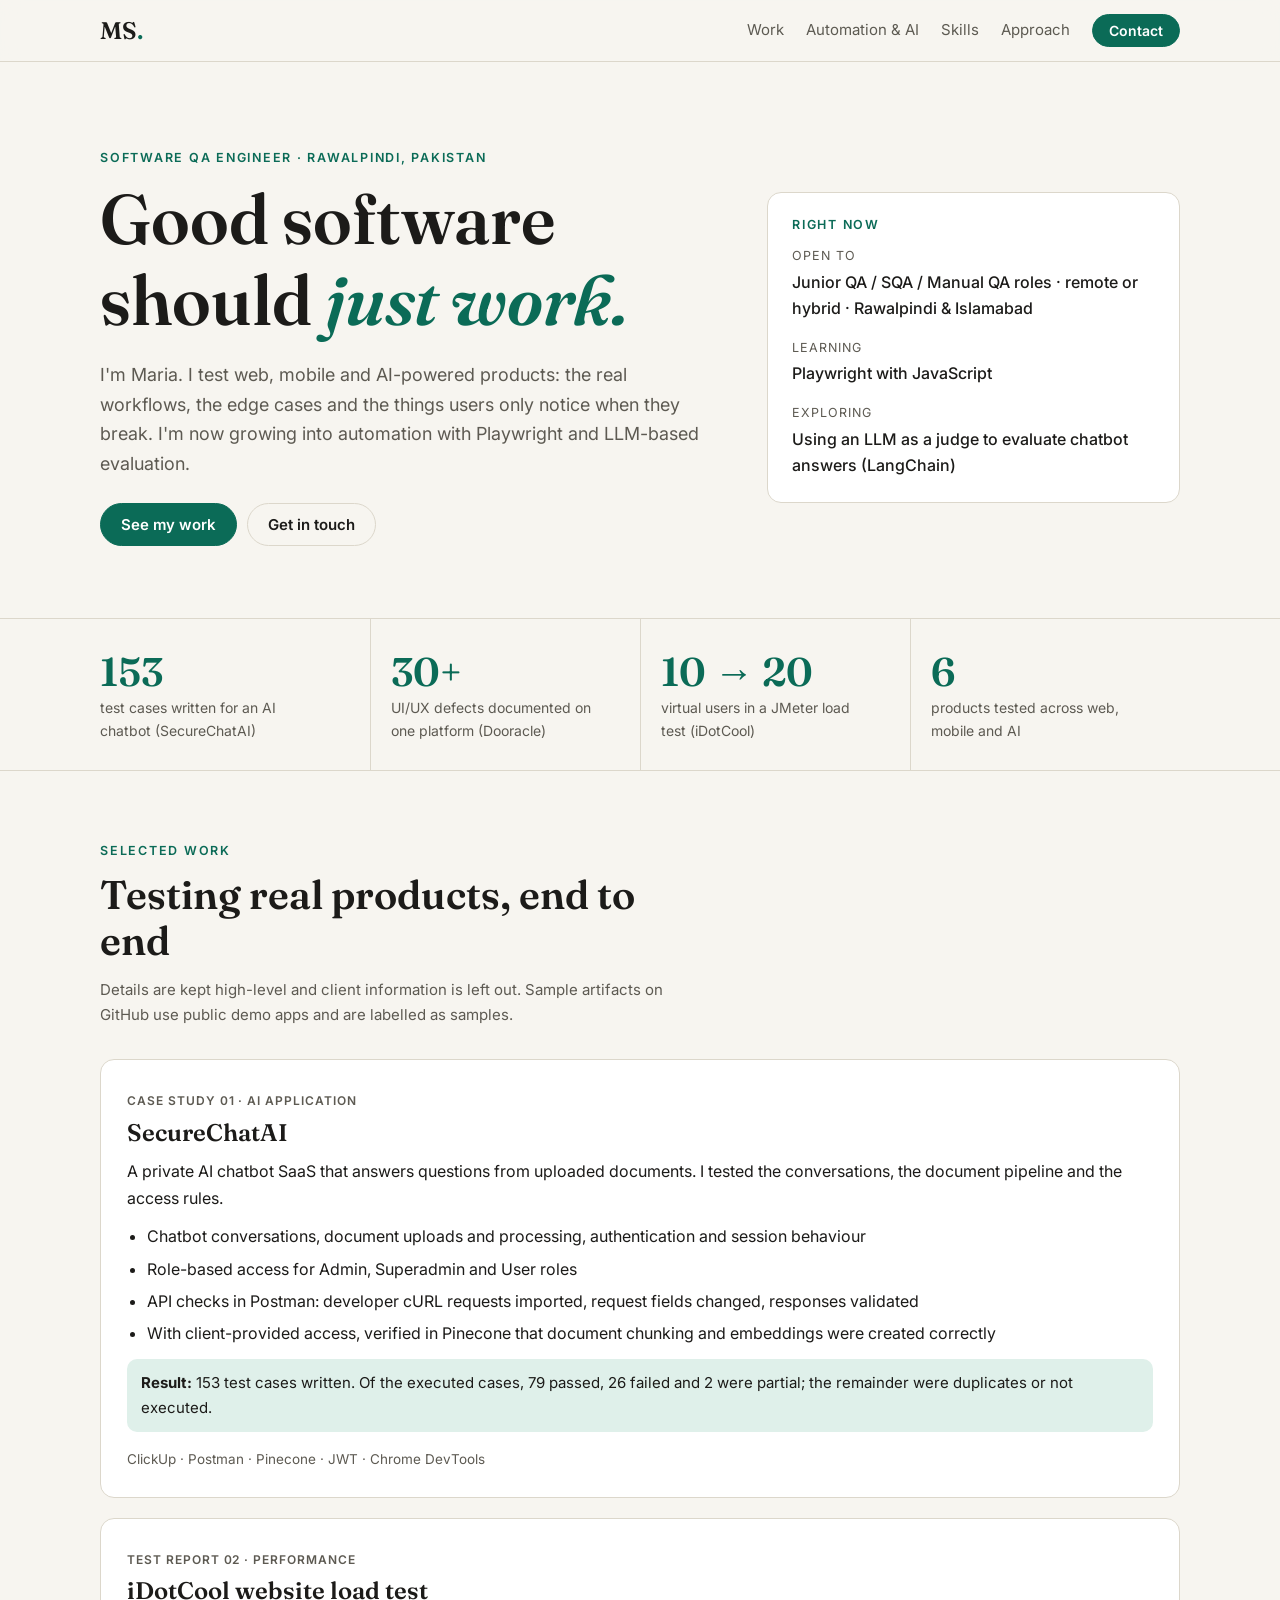
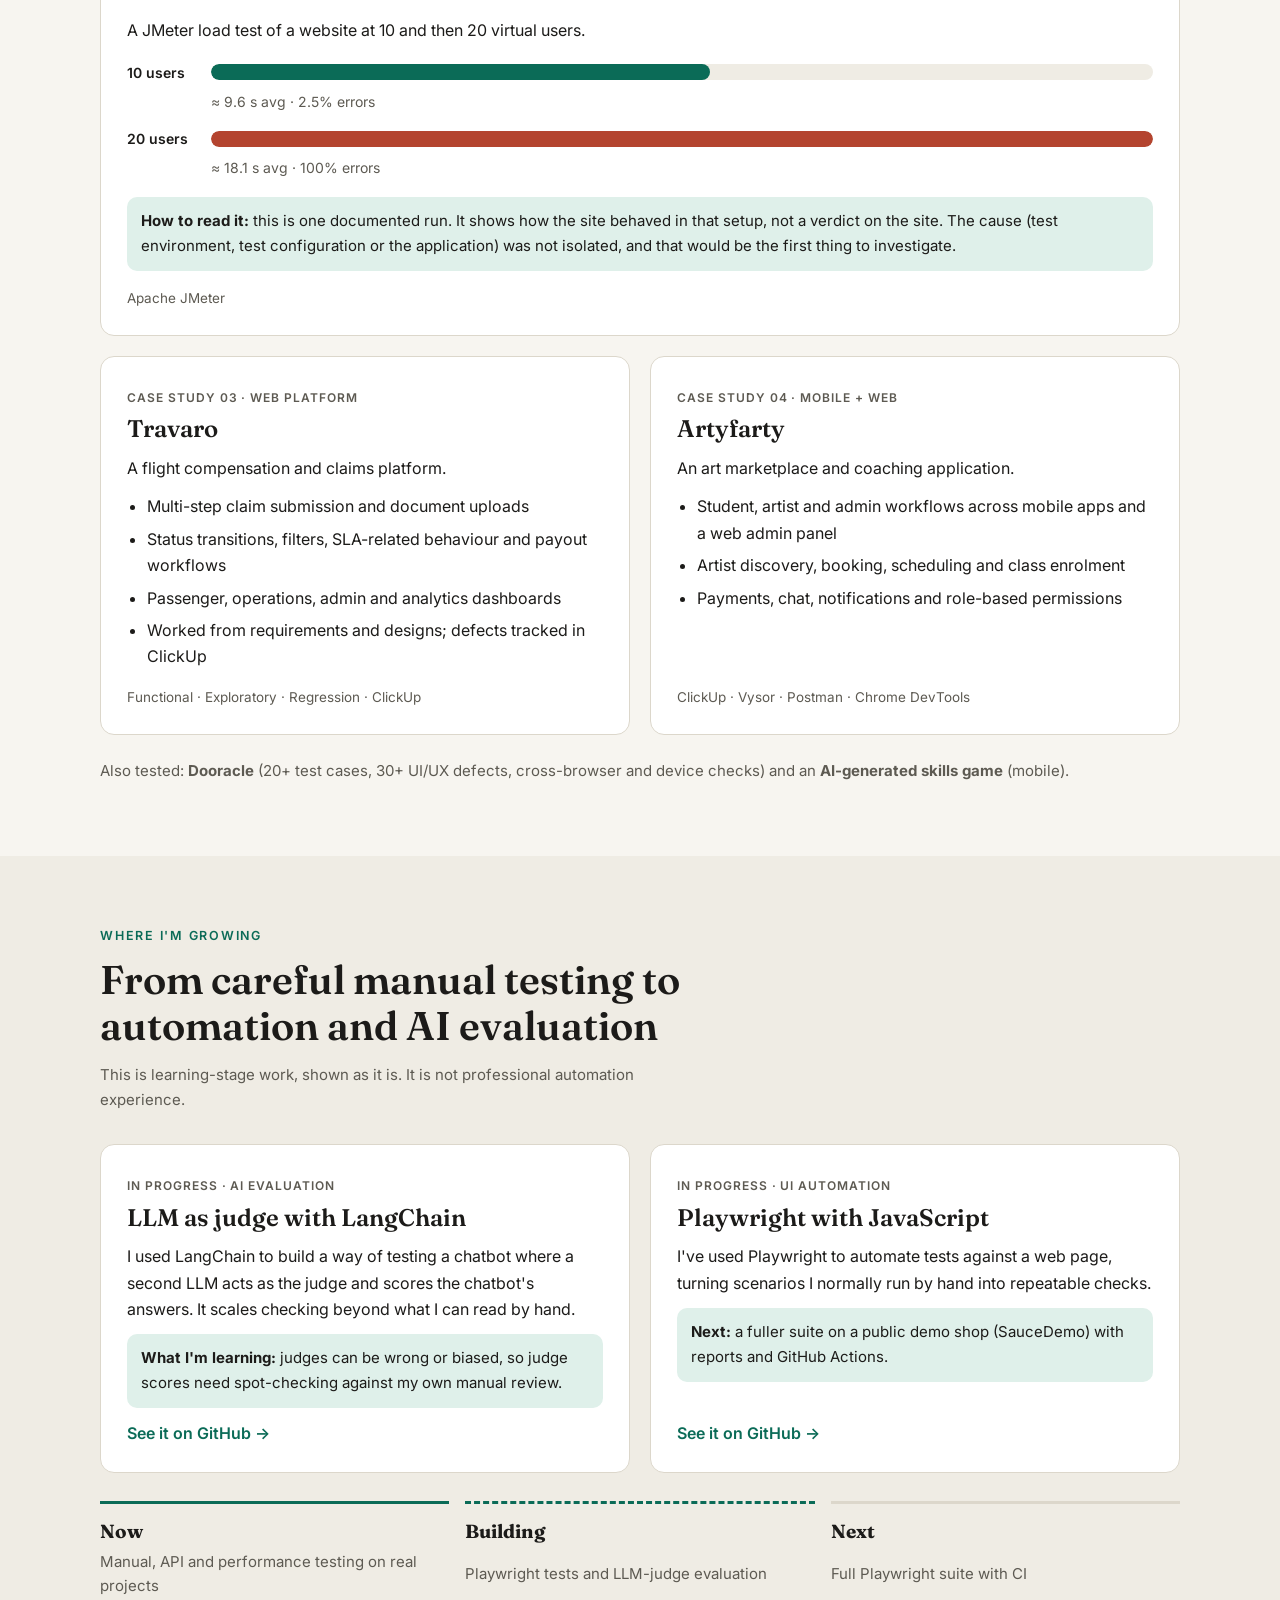
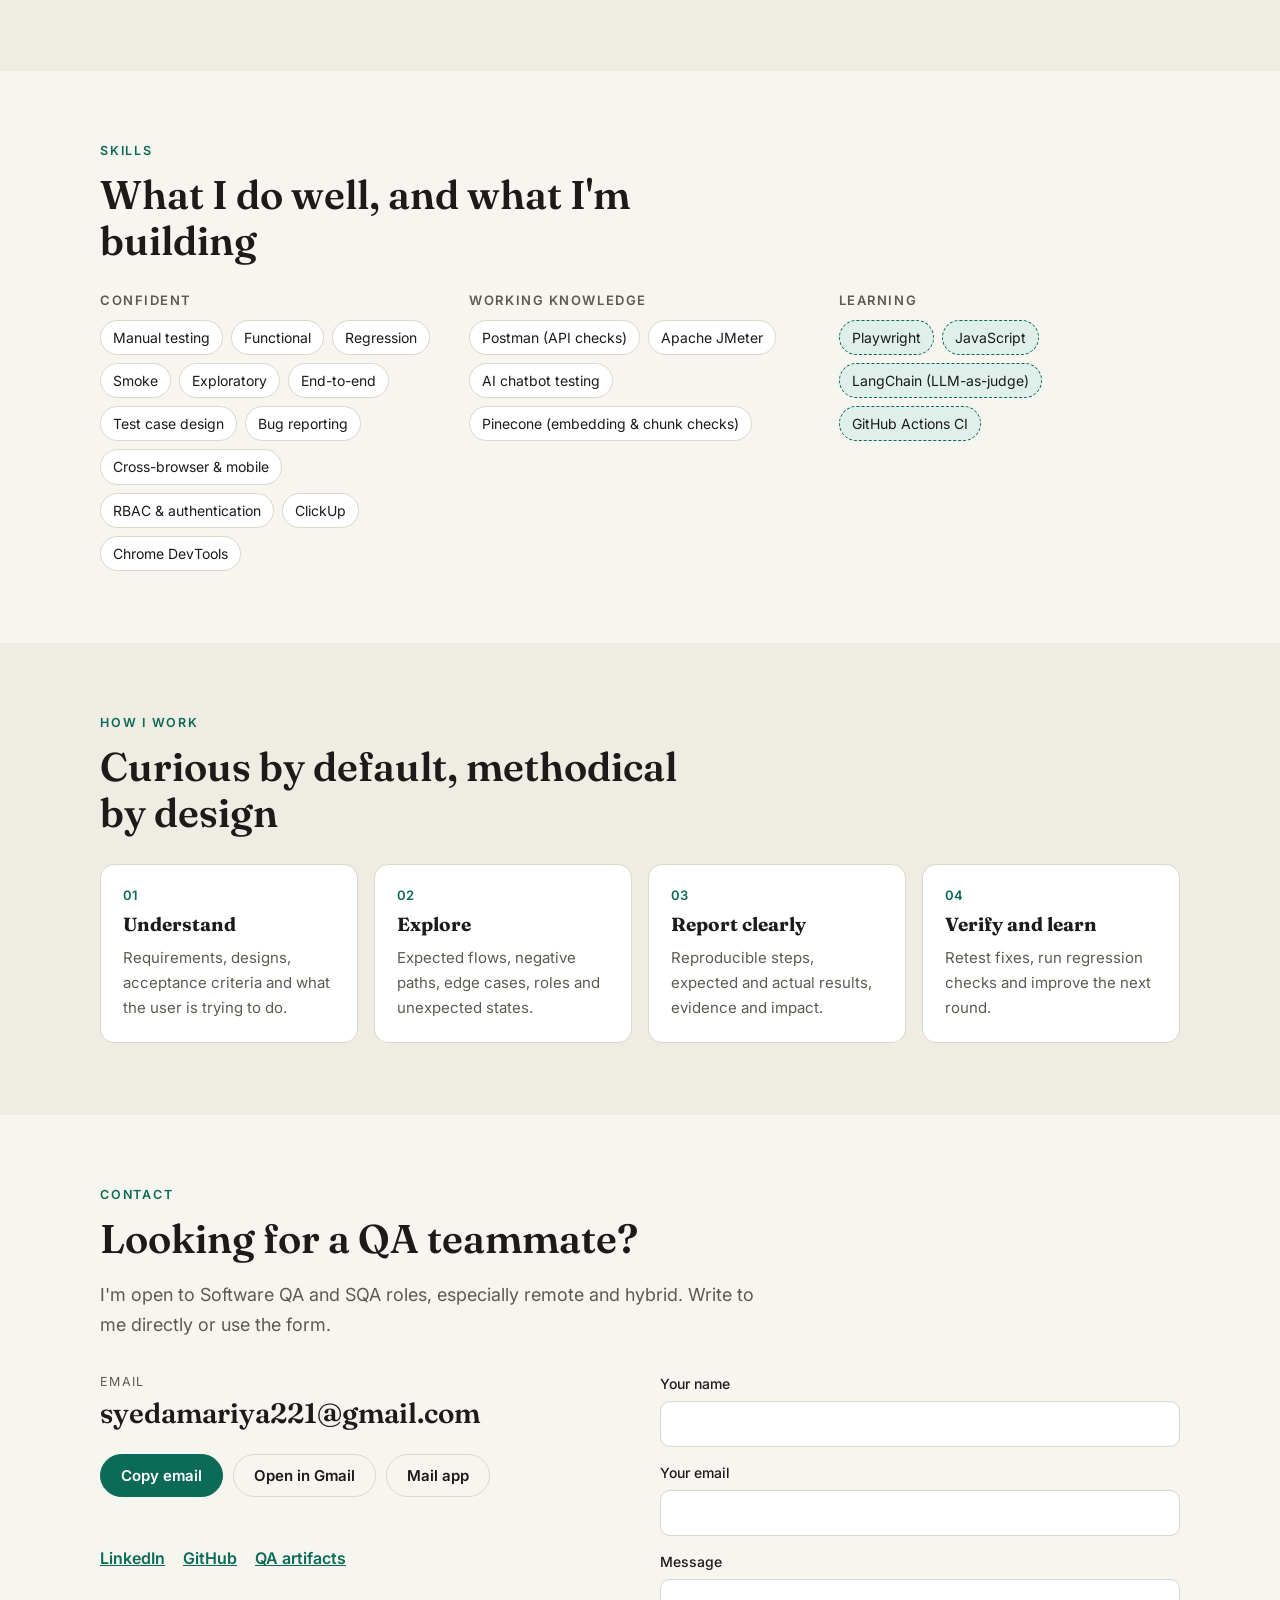
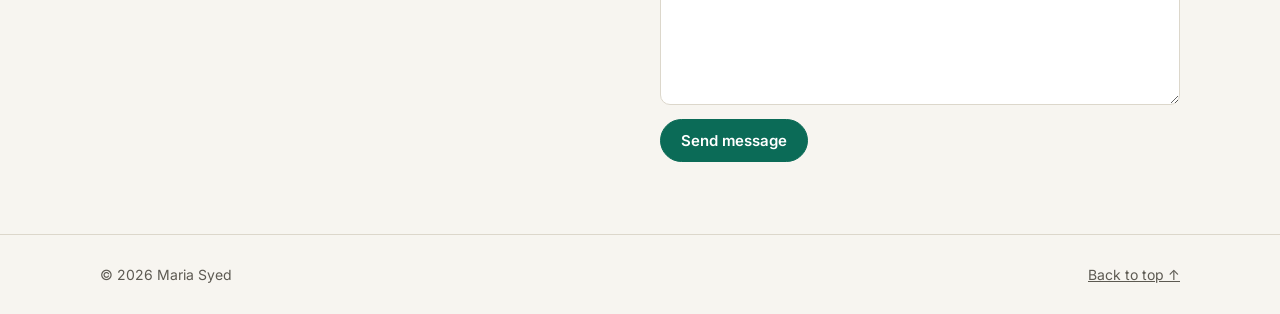
==== commit 681f959d: "Add files via upload" ====
--- a/index.html
+++ b/index.html
@@ -1,14 +1,219 @@
 <!doctype html>
-<html lang="en"><head><meta charset="utf-8"><meta name="viewport" content="width=device-width,initial-scale=1"><meta name="description" content="Maria Syed, Software Quality Assurance Engineer. Manual QA for web, mobile and AI applications."><meta name="theme-color" content="#f7f5f0"><title>Maria Syed — Software QA Engineer</title><link rel="preconnect" href="https://fonts.googleapis.com"><link href="https://fonts.googleapis.com/css2?family=DM+Mono:wght@400;500&family=DM+Sans:wght@400;500;600;700&family=Manrope:wght@400;500;600;700;800&display=swap" rel="stylesheet"><link rel="stylesheet" href="styles.css"></head>
-<body><header class="top"><a class="logo" href="#home">MS<span>.</span></a><button id="menu" aria-label="Open navigation">☰</button><nav id="nav"><a href="#about">About</a><a href="#work">Selected work</a><a href="#process">Approach</a><a href="#contact">Contact</a></nav><a class="nav-cta" href="mailto:syedamariya221@gmail.com">Let’s connect ↗</a></header>
-<main><section class="hero" id="home"><div class="hero-copy"><p class="eyebrow"><i></i> SOFTWARE QUALITY ASSURANCE</p><h1>Good software<br>should <em>just work.</em></h1><p class="lead">I’m Maria Syed — a Software QA Engineer who explores the unexpected, validates real-world workflows, and helps teams deliver more dependable digital experiences.</p><div class="actions"><a class="btn dark" href="#work">Explore my work <b>↘</b></a><a class="simple" href="https://www.linkedin.com/in/syeda-maria-3011ma/" target="_blank" rel="noreferrer">Connect on LinkedIn ↗</a></div><div class="meta"><div><small>FOCUS</small><b>Manual QA · Web & Mobile · AI</b></div><div><small>LOCATION</small><b>Pakistan · Open to remote</b></div></div></div><div class="hero-art"><div class="grid"></div><div class="orbit o1"></div><div class="orbit o2"></div><div class="qa-card"><div class="card-top">QUALITY CHECK <span>●</span></div><div class="tick">✓</div><h3>Looks good.<br><em>Works as expected.</em></h3><hr><small>TEST. LEARN. IMPROVE.</small></div><span class="float f1">↗ Edge cases</span><span class="float f2">✓ User flows</span><span class="stamp">THINK<br>LIKE A USER ✳</span></div></section>
-<section class="ribbon"><small>WHAT I BRING</small><span>Structured testing</span><i>✳</i><span>Clear defect reports</span><i>✳</i><span>Curiosity for edge cases</span></section>
-<section class="section about" id="about"><p class="kicker">01 / A LITTLE ABOUT ME</p><div class="two-col"><h2>I care about the details<br>people <em>notice when they break.</em></h2><div><p>I’m a Software Quality Assurance Engineer with hands-on experience testing web and mobile applications across real product workflows. I work from requirements and user journeys, explore beyond the happy path, and turn findings into clear, actionable bug reports.</p><p>My project experience includes an AI-powered chatbot, a flight-compensation platform, a marketplace, a mobile skills game, and website performance testing. I’m expanding my automation skills while keeping usability, reliability, and user impact at the centre of my work.</p><a class="underline" href="https://github.com/cyeda221/qa-manual-testing-portfolio" target="_blank" rel="noreferrer">Browse my QA portfolio on GitHub ↗</a></div></div></section>
-<section class="section work" id="work"><div class="section-head"><div><p class="kicker">02 / SELECTED WORK</p><h2>Testing real-world<br><em>product experiences.</em></h2></div><p>Selected projects and testing areas, with a focus on workflows, risks, and the quality checks that mattered.</p></div><div class="projects">
-<article class="project featured"><div class="visual travaro"><div class="browser"><span></span><span></span><span></span><small>TRAVARO / CLAIMS</small></div><div class="dashboard"><aside><b>t.</b><i></i><i></i><i></i></aside><div class="dash-content"><small>CLAIM OVERVIEW</small><h3>Your claim, in progress</h3><label>● Under review</label><div class="progress"><i></i></div><div class="skeletons"><i></i><i></i><i></i></div></div></div><span class="visual-id">CASE STUDY / 01</span></div><div class="project-copy"><small class="type">WEB PLATFORM · END-TO-END WORKFLOWS</small><h3>Travaro — Flight compensation</h3><p>Validated claim submission, document uploads, claim statuses, dashboard behaviour, filters, SLA-related logic, and payout workflows across passenger and operational views.</p><div class="tags"><span>Functional</span><span>Regression</span><span>Exploratory</span><span>ClickUp</span></div><a class="project-link" href="https://github.com/cyeda221/qa-manual-testing-portfolio/blob/main/case-studies/travaro-flight-compensation-platform.md" target="_blank" rel="noreferrer">Read case study ↗</a></div></article>
-<article class="project"><div class="visual ai"><div class="chat"><div class="chat-head"><b>✳</b><span>SecureChatAI<small>Private AI assistant</small></span><i>•••</i></div><div class="bubble user">Summarize this document for me.</div><div class="bubble answer">✦ &nbsp; Here are the key points from your document…<hr><hr></div><div class="input">Ask a question… <b>↑</b></div></div><span class="visual-id">CASE STUDY / 02</span></div><div class="project-copy"><small class="type">AI APPLICATION · DOCUMENT Q&A</small><h3>SecureChatAI</h3><p>Tested document-based chatbot workflows, authentication and role access, upload behaviour, interface states, and AI response flows.</p><div class="tags"><span>Functional</span><span>Role-based access</span><span>AI testing</span></div><a class="project-link" href="https://github.com/cyeda221/qa-manual-testing-portfolio/blob/main/case-studies/private-ai-chatbot.md" target="_blank" rel="noreferrer">Read case study ↗</a></div></article>
-<article class="project"><div class="visual art"><div class="art-nav">ARTYFARTY <span>Explore　Artists　Classes　♡</span></div><div class="art-text"><small>MAKE ROOM FOR CREATIVITY</small><b>Art connects<br>us all.</b><span>Discover artists　　Book a class ↗</span></div><div class="blob blob1"></div><div class="blob blob2"></div><span class="visual-id">CASE STUDY / 03</span></div><div class="project-copy"><small class="type">MARKETPLACE · MULTI-ROLE FLOWS</small><h3>Artyfarty</h3><p>Covered key journeys involving artists, students, and admins, including bookings, chat, notifications, payments, and role-based behaviour.</p><div class="tags"><span>UI testing</span><span>Regression</span><span>Access control</span></div><a class="project-link" href="https://github.com/cyeda221/qa-manual-testing-portfolio/blob/main/case-studies/artyfarty-marketplace.md" target="_blank" rel="noreferrer">Read case study ↗</a></div></article>
-<article class="project"><div class="visual perf"><small class="type">JMETER / DOCUMENTED TEST RUN</small><div class="big-num">20<small> virtual users</small></div><p>Observed failures under peak simulated load</p><div class="bars"><i></i><i></i><i></i><i></i><i></i><i></i></div><div class="axis"><span>5 users</span><span>10 users</span><span>20 users</span></div><span class="visual-id">TEST REPORT / 04</span></div><div class="project-copy"><small class="type">PERFORMANCE TESTING · APACHE JMETER</small><h3>iDotCool — Website load testing</h3><p>Reviewed response times, throughput, and error rates across nine pages under increasing simulated loads. Results reflect one documented test run, not current site performance.</p><div class="tags"><span>JMeter</span><span>Load testing</span><span>Reporting</span></div><a class="project-link" href="https://idotcool.com/" target="_blank" rel="noreferrer">Visit public website ↗</a></div></article>
-<article class="wide"><div class="wide-icon">✳</div><div class="wide-copy"><small class="type">MOBILE APP · FUNCTIONAL & UI QA</small><h3>AI-Generated Skills Game</h3><p>Tested gameplay flows, question formats, answer submission, notifications, social sharing, and regression scenarios.</p><div class="tags"><span>Mobile QA</span><span>Functional</span><span>Regression</span></div></div><a class="project-link" href="https://github.com/cyeda221/qa-manual-testing-portfolio/blob/main/case-studies/ai-generated-skills-game.md" target="_blank" rel="noreferrer">Read case study ↗</a></article></div><p class="note">Project details are shared at a high level for portfolio purposes. Illustrative examples are labelled in case studies; confidential client information is not included.</p></section>
-<section class="section process" id="process"><p class="kicker">03 / HOW I WORK</p><div class="two-col"><h2>Curious by default.<br><em>Methodical by design.</em></h2><p>Testing is more than checking whether a button works. It’s understanding what should happen, what could go wrong, and how clearly a team can act on the findings.</p></div><div class="steps"><div><small>01</small><h3>Understand</h3><p>Review requirements, designs, acceptance criteria, and user goals.</p><b>↘</b></div><div><small>02</small><h3>Explore</h3><p>Cover expected flows, negative paths, edge cases, roles, and unexpected states.</p><b>↘</b></div><div><small>03</small><h3>Report clearly</h3><p>Document reproducible steps, expected and actual results, evidence, and impact.</p><b>↘</b></div><div><small>04</small><h3>Verify & learn</h3><p>Retest fixes, run relevant regression checks, and keep improving my toolkit.</p><b>↘</b></div></div><div class="skills"><small>CORE SKILLS</small><p>Manual testing / Functional / Regression / Smoke / Exploratory / Web & mobile QA / API testing with Postman / Apache JMeter / ClickUp</p></div></section>
-<section class="contact" id="contact"><div class="watermark">MS✳</div><p class="kicker">04 / YOUR NEXT QA TEAMMATE?</p><h2>Let’s make the next release<br><em>more reliable.</em></h2><p>I’m open to Software QA / SQA opportunities, especially remote and hybrid roles where I can contribute, keep learning, and help teams deliver quality products.</p><div class="actions"><a class="btn lime" href="mailto:syedamariya221@gmail.com">Email me ↗</a><a class="contact-link" href="https://www.linkedin.com/in/syeda-maria-3011ma/" target="_blank" rel="noreferrer">LinkedIn ↗</a><a class="contact-link" href="https://github.com/cyeda221" target="_blank" rel="noreferrer">GitHub ↗</a></div></section></main><footer><a class="logo" href="#home">MS<span>.</span></a><span>Built with care, tested with curiosity.</span><span>© <b id="year"></b> Maria Syed</span><a href="#home">Back to top ↑</a></footer><script src="script.js"></script></body></html>
+<html lang="en">
+<head>
+<meta charset="utf-8">
+<meta name="viewport" content="width=device-width, initial-scale=1">
+<title>Maria Syed — Software QA Engineer</title>
+<meta name="description" content="Maria Syed is a Software QA Engineer testing web, mobile and AI-powered products, now building automation skills with Playwright and LLM-based evaluation.">
+<meta name="theme-color" content="#0b6b57">
+<link rel="icon" href="favicon.svg" type="image/svg+xml">
+<link rel="preconnect" href="https://fonts.googleapis.com">
+<link rel="preconnect" href="https://fonts.gstatic.com" crossorigin>
+<link href="https://fonts.googleapis.com/css2?family=Fraunces:opsz,wght@9..144,500;9..144,600&family=Inter:wght@400;500;600&display=swap" rel="stylesheet">
+<link rel="stylesheet" href="styles.css">
+</head>
+<body>
+<a class="skip" href="#main">Skip to content</a>
+
+<header class="nav">
+  <a class="logo" href="#top" aria-label="Maria Syed, home">MS<span>.</span></a>
+  <button class="menu" aria-expanded="false" aria-controls="links" aria-label="Menu">Menu</button>
+  <nav id="links" class="links">
+    <a href="#work">Work</a>
+    <a href="#growth">Automation &amp; AI</a>
+    <a href="#skills">Skills</a>
+    <a href="#approach">Approach</a>
+    <a class="btn small" href="#contact">Contact</a>
+  </nav>
+</header>
+
+<main id="main">
+
+<section class="hero" id="top">
+  <div class="hero-text">
+    <p class="eyebrow">Software QA Engineer · Rawalpindi, Pakistan</p>
+    <h1>Good software should <em>just work.</em></h1>
+    <p class="lead">I'm Maria. I test web, mobile and AI-powered products: the real workflows, the edge cases and the things users only notice when they break. I'm now growing into automation with Playwright and LLM-based evaluation.</p>
+    <div class="cta">
+      <a class="btn" href="#work">See my work</a>
+      <a class="btn ghost" href="#contact">Get in touch</a>
+    </div>
+  </div>
+  <aside class="status" aria-label="Current focus">
+    <h2>Right now</h2>
+    <dl>
+      <div><dt>Open to</dt><dd>Junior QA / SQA / Manual QA roles · remote or hybrid · Rawalpindi &amp; Islamabad</dd></div>
+      <div><dt>Learning</dt><dd>Playwright with JavaScript</dd></div>
+      <div><dt>Exploring</dt><dd>Using an LLM as a judge to evaluate chatbot answers (LangChain)</dd></div>
+    </dl>
+  </aside>
+</section>
+
+<section class="numbers" aria-label="Highlights">
+  <div><strong>153</strong><span>test cases written for an AI chatbot (SecureChatAI)</span></div>
+  <div><strong>30+</strong><span>UI/UX defects documented on one platform (Dooracle)</span></div>
+  <div><strong>10 → 20</strong><span>virtual users in a JMeter load test (iDotCool)</span></div>
+  <div><strong>6</strong><span>products tested across web, mobile and AI</span></div>
+</section>
+
+<section id="work" class="section">
+  <p class="eyebrow">Selected work</p>
+  <h2>Testing real products, end to end</h2>
+  <p class="note">Details are kept high-level and client information is left out. Sample artifacts on GitHub use public demo apps and are labelled as samples.</p>
+
+  <div class="cards">
+    <article class="card wide">
+      <header><span class="tag">Case study 01 · AI application</span><h3>SecureChatAI</h3></header>
+      <p>A private AI chatbot SaaS that answers questions from uploaded documents. I tested the conversations, the document pipeline and the access rules.</p>
+      <ul>
+        <li>Chatbot conversations, document uploads and processing, authentication and session behaviour</li>
+        <li>Role-based access for Admin, Superadmin and User roles</li>
+        <li>API checks in Postman: developer cURL requests imported, request fields changed, responses validated</li>
+        <li>With client-provided access, verified in Pinecone that document chunking and embeddings were created correctly</li>
+      </ul>
+      <p class="result"><strong>Result:</strong> 153 test cases written. Of the executed cases, 79 passed, 26 failed and 2 were partial; the remainder were duplicates or not executed.</p>
+      <p class="tools">ClickUp · Postman · Pinecone · JWT · Chrome DevTools</p>
+    </article>
+
+    <article class="card wide">
+      <header><span class="tag">Test report 02 · Performance</span><h3>iDotCool website load test</h3></header>
+      <p>A JMeter load test of a website at 10 and then 20 virtual users.</p>
+      <div class="bars" role="img" aria-label="Average response time was about 9.6 seconds with 2.5 percent errors at 10 users, and about 18.1 seconds with 100 percent errors at 20 users">
+        <div class="bar-row"><span class="bar-label">10 users</span><div class="track"><i style="width:53%"></i></div><span class="bar-val">≈ 9.6 s avg · 2.5% errors</span></div>
+        <div class="bar-row"><span class="bar-label">20 users</span><div class="track"><i class="bad" style="width:100%"></i></div><span class="bar-val">≈ 18.1 s avg · 100% errors</span></div>
+      </div>
+      <p class="result"><strong>How to read it:</strong> this is one documented run. It shows how the site behaved in that setup, not a verdict on the site. The cause (test environment, test configuration or the application) was not isolated, and that would be the first thing to investigate.</p>
+      <p class="tools">Apache JMeter</p>
+    </article>
+
+    <article class="card">
+      <header><span class="tag">Case study 03 · Web platform</span><h3>Travaro</h3></header>
+      <p>A flight compensation and claims platform.</p>
+      <ul>
+        <li>Multi-step claim submission and document uploads</li>
+        <li>Status transitions, filters, SLA-related behaviour and payout workflows</li>
+        <li>Passenger, operations, admin and analytics dashboards</li>
+        <li>Worked from requirements and designs; defects tracked in ClickUp</li>
+      </ul>
+      <p class="tools">Functional · Exploratory · Regression · ClickUp</p>
+    </article>
+
+    <article class="card">
+      <header><span class="tag">Case study 04 · Mobile + web</span><h3>Artyfarty</h3></header>
+      <p>An art marketplace and coaching application.</p>
+      <ul>
+        <li>Student, artist and admin workflows across mobile apps and a web admin panel</li>
+        <li>Artist discovery, booking, scheduling and class enrolment</li>
+        <li>Payments, chat, notifications and role-based permissions</li>
+      </ul>
+      <p class="tools">ClickUp · Vysor · Postman · Chrome DevTools</p>
+    </article>
+  </div>
+  <p class="also">Also tested: <strong>Dooracle</strong> (20+ test cases, 30+ UI/UX defects, cross-browser and device checks) and an <strong>AI-generated skills game</strong> (mobile).</p>
+</section>
+
+<section id="growth" class="section tint">
+  <p class="eyebrow">Where I'm growing</p>
+  <h2>From careful manual testing to automation and AI evaluation</h2>
+  <p class="note">This is learning-stage work, shown as it is. It is not professional automation experience.</p>
+
+  <div class="cards two">
+    <article class="card">
+      <header><span class="tag">In progress · AI evaluation</span><h3>LLM as judge with LangChain</h3></header>
+      <p>I used LangChain to build a way of testing a chatbot where a second LLM acts as the judge and scores the chatbot's answers. It scales checking beyond what I can read by hand.</p>
+      <p class="limit"><strong>What I'm learning:</strong> judges can be wrong or biased, so judge scores need spot-checking against my own manual review.</p>
+      <a class="link" href="https://github.com/cyeda221" rel="noopener">See it on GitHub →</a>
+    </article>
+    <article class="card">
+      <header><span class="tag">In progress · UI automation</span><h3>Playwright with JavaScript</h3></header>
+      <p>I've used Playwright to automate tests against a web page, turning scenarios I normally run by hand into repeatable checks.</p>
+      <p class="limit"><strong>Next:</strong> a fuller suite on a public demo shop (SauceDemo) with reports and GitHub Actions.</p>
+      <a class="link" href="https://github.com/cyeda221" rel="noopener">See it on GitHub →</a>
+    </article>
+  </div>
+
+  <ol class="path" aria-label="Learning path">
+    <li class="done"><b>Now</b><span>Manual, API and performance testing on real projects</span></li>
+    <li class="doing"><b>Building</b><span>Playwright tests and LLM-judge evaluation</span></li>
+    <li><b>Next</b><span>Full Playwright suite with CI</span></li>
+  </ol>
+</section>
+
+<section id="skills" class="section">
+  <p class="eyebrow">Skills</p>
+  <h2>What I do well, and what I'm building</h2>
+  <div class="skills">
+    <div>
+      <h3>Confident</h3>
+      <ul class="chips">
+        <li>Manual testing</li><li>Functional</li><li>Regression</li><li>Smoke</li><li>Exploratory</li><li>End-to-end</li><li>Test case design</li><li>Bug reporting</li><li>Cross-browser &amp; mobile</li><li>RBAC &amp; authentication</li><li>ClickUp</li><li>Chrome DevTools</li>
+      </ul>
+    </div>
+    <div>
+      <h3>Working knowledge</h3>
+      <ul class="chips">
+        <li>Postman (API checks)</li><li>Apache JMeter</li><li>AI chatbot testing</li><li>Pinecone (embedding &amp; chunk checks)</li>
+      </ul>
+    </div>
+    <div>
+      <h3>Learning</h3>
+      <ul class="chips learning">
+        <li>Playwright</li><li>JavaScript</li><li>LangChain (LLM-as-judge)</li><li>GitHub Actions CI</li>
+      </ul>
+    </div>
+  </div>
+</section>
+
+<section id="approach" class="section tint">
+  <p class="eyebrow">How I work</p>
+  <h2>Curious by default, methodical by design</h2>
+  <ol class="steps">
+    <li><b>Understand</b><span>Requirements, designs, acceptance criteria and what the user is trying to do.</span></li>
+    <li><b>Explore</b><span>Expected flows, negative paths, edge cases, roles and unexpected states.</span></li>
+    <li><b>Report clearly</b><span>Reproducible steps, expected and actual results, evidence and impact.</span></li>
+    <li><b>Verify and learn</b><span>Retest fixes, run regression checks and improve the next round.</span></li>
+  </ol>
+</section>
+
+<section id="contact" class="section contact">
+  <p class="eyebrow">Contact</p>
+  <h2>Looking for a QA teammate?</h2>
+  <p class="lead">I'm open to Software QA and SQA roles, especially remote and hybrid. Write to me directly or use the form.</p>
+
+  <div class="contact-grid">
+    <div class="direct">
+      <p class="mail-label">Email</p>
+      <p class="mail" id="mail">syedamariya221@gmail.com</p>
+      <div class="cta">
+        <button class="btn" id="copy" type="button">Copy email</button>
+        <a class="btn ghost" href="https://mail.google.com/mail/?view=cm&amp;to=syedamariya221@gmail.com&amp;su=QA%20opportunity" target="_blank" rel="noopener">Open in Gmail</a>
+        <a class="btn ghost" href="mailto:syedamariya221@gmail.com">Mail app</a>
+      </div>
+      <p class="live" id="copied" role="status" aria-live="polite"></p>
+      <ul class="social">
+        <li><a href="https://www.linkedin.com/in/syeda-maria-3011ma/" rel="noopener">LinkedIn</a></li>
+        <li><a href="https://github.com/cyeda221" rel="noopener">GitHub</a></li>
+        <li><a href="https://github.com/cyeda221/qa-manual-testing-portfolio" rel="noopener">QA artifacts</a></li>
+      </ul>
+    </div>
+
+    <form name="contact" method="POST" action="/thanks.html" data-netlify="true" netlify-honeypot="bot-field">
+      <input type="hidden" name="form-name" value="contact">
+      <p class="hp"><label>Leave this empty <input name="bot-field"></label></p>
+      <label>Your name <input type="text" name="name" autocomplete="name" required></label>
+      <label>Your email <input type="email" name="email" autocomplete="email" required></label>
+      <label>Message <textarea name="message" rows="5" required></textarea></label>
+      <button class="btn" type="submit">Send message</button>
+    </form>
+  </div>
+</section>
+</main>
+
+<footer class="foot">
+  <span>© <span id="year">2026</span> Maria Syed</span>
+  <a href="#top">Back to top ↑</a>
+</footer>
+
+<script src="script.js"></script>
+</body>
+</html>
--- a/styles.css
+++ b/styles.css
@@ -1,3 +1,139 @@
-:root{--paper:#f7f5f0;--ink:#20231f;--muted:#6e7169;--line:#d9d8cf;--lime:#c6f277;--deep:#263c31;--orange:#f17c56;--lav:#d7d1f2;--sans:'DM Sans',sans-serif;--display:'Manrope',sans-serif;--mono:'DM Mono',monospace}*{box-sizing:border-box}html{scroll-behavior:smooth;scroll-padding-top:80px}body{margin:0;background:var(--paper);color:var(--ink);font-family:var(--sans)}a{color:inherit}.top{height:82px;margin:0 6.5%;display:flex;align-items:center;justify-content:space-between;border-bottom:1px solid var(--line)}.logo{font:800 27px var(--display);letter-spacing:-2px;text-decoration:none}.logo span{color:#789752}.top nav{display:flex;gap:30px}.top nav a,.nav-cta{font-size:12px;text-decoration:none;color:#60645b}.nav-cta{border:1px solid var(--line);padding:12px 15px}.top button{display:none}.hero{margin:0 6.5%;padding:78px 0 70px;display:grid;grid-template-columns:1fr .85fr;gap:5%;align-items:center}.eyebrow,.kicker,.type,.visual-id,.meta small,.ribbon small,.skills small{font:10px var(--mono);letter-spacing:1px;color:#7b8073}.eyebrow{display:flex;align-items:center;gap:9px}.eyebrow i{width:7px;height:7px;background:#759a50;border-radius:50%}.hero h1{font:600 clamp(50px,6vw,82px)/1.04 var(--display);letter-spacing:-4px;margin:25px 0}.hero h1 em,.two-col h2 em,.section-head h2 em,.contact h2 em{font:italic 400 1em Georgia,serif;color:#718b58}.lead{max-width:520px;font-size:15px;line-height:1.85;color:#676a61}.actions{display:flex;align-items:center;gap:25px;margin-top:28px}.btn{display:inline-flex;gap:30px;padding:15px 18px;text-decoration:none;font-size:12px;font-weight:600}.dark{background:var(--ink);color:white}.simple,.underline{font-size:12px;text-decoration:none;border-bottom:1px solid #a8aa9e;padding-bottom:5px}.meta{display:flex;gap:38px;margin-top:48px}.meta div{display:grid;gap:9px}.meta small{font-size:9px;color:#929387}.meta b{font-size:11px;font-weight:500}.hero-art{height:410px;background:var(--deep);position:relative;display:grid;place-items:center;overflow:hidden}.grid{position:absolute;inset:0;background-image:linear-gradient(#ffffff0d 1px,transparent 1px),linear-gradient(90deg,#ffffff0d 1px,transparent 1px);background-size:35px 35px}.orbit{position:absolute;border:1px solid #b7d98b45;border-radius:50%;width:350px;height:350px}.o2{width:270px;height:270px}.qa-card{position:relative;background:var(--paper);width:250px;padding:18px 20px;box-shadow:0 20px 60px #0003;transform:rotate(-4deg)}.card-top{display:flex;justify-content:space-between;font-size:8px}.card-top span{color:#759a50}.tick{width:53px;height:53px;background:var(--lime);display:grid;place-items:center;font-size:32px;margin:24px 0 15px}.qa-card h3{font:700 21px/1.25 var(--display);letter-spacing:-.7px;margin:0}.qa-card h3 em{font:italic 19px Georgia;color:#69834f}.qa-card hr{border:0;border-top:1px solid var(--line);margin:22px 0 12px}.qa-card>small{font:8px var(--mono);color:#7b8073}.float{position:absolute;background:var(--lime);padding:10px 13px;font-size:10px;font-weight:600}.f1{right:7%;top:65px}.f2{left:7%;bottom:60px;background:white}.stamp{position:absolute;right:8%;bottom:18px;color:#ffffff8a;font:9px/1.6 var(--mono);letter-spacing:1px}.ribbon{margin:0 6.5%;padding:21px 0;display:flex;align-items:center;justify-content:space-between;gap:15px;border-top:1px solid var(--line);border-bottom:1px solid var(--line);color:#60645b}.ribbon small{font-size:9px}.ribbon span{font-size:11px}.ribbon i{font-style:normal;color:#789752}.section{padding:90px 6.5%}.about{border-bottom:1px solid var(--line)}.two-col{display:grid;grid-template-columns:1.1fr .9fr;gap:9%;margin-top:28px}.two-col h2,.section-head h2,.contact h2{font:600 clamp(34px,4vw,53px)/1.16 var(--display);letter-spacing:-2px;margin:0}.two-col>div p,.two-col>p,.section-head>p,.project-copy p,.contact>p{font-size:13px;line-height:1.9;color:#686b62;margin:0 0 17px}.underline{display:inline-block;margin-top:7px}.section-head{display:flex;align-items:end;justify-content:space-between;gap:40px;margin-bottom:38px}.section-head>p{max-width:350px;margin:0 0 5px}.projects{display:grid;grid-template-columns:1fr 1fr;gap:40px 25px}.project{min-width:0}.featured{grid-column:1/-1;display:grid;grid-template-columns:1.05fr .95fr;gap:32px;align-items:center}.visual{height:275px;position:relative;overflow:hidden}.featured .visual{height:350px}.travaro{background:#dce7dc;padding:20px 7% 0}.browser{height:26px;background:#f9faf5;display:flex;align-items:center;gap:5px;padding:0 10px}.browser>span{width:5px;height:5px;border-radius:50%;background:#a8b1a3}.browser small{font:7px var(--mono);margin-left:10px;color:#778071}.dashboard{height:270px;background:white;display:flex}.dashboard aside{width:14%;background:#253c31;display:flex;flex-direction:column;align-items:center;gap:22px;padding:14px 0}.dashboard aside b{color:var(--lime)}.dashboard aside i{height:8px;width:8px;border:1px solid #8fa68e;border-radius:2px}.dash-content{padding:24px 6%;flex:1}.dash-content>small{font:8px var(--mono);color:#8b9388}.dash-content h3{font:600 18px var(--display);margin:14px 0}.dash-content label{font-size:9px;color:#58764d;background:#edf5e8;padding:8px}.progress{height:5px;background:#e8ebe5;margin-top:25px}.progress i{display:block;width:63%;height:100%;background:#88a86d}.skeletons{display:flex;gap:10px;margin-top:24px}.skeletons i{height:48px;flex:1;background:#f4f5f0;border:1px solid #e9ebe4}.visual-id{position:absolute;bottom:14px;left:15px;font-size:8px;color:#656c60}.project-copy{padding-top:19px}.featured .project-copy{padding-top:0}.type{font-size:9px;color:#777d70}.project-copy h3,.wide h3{font:650 23px var(--display);letter-spacing:-.7px;margin:11px 0}.project-copy p{font-size:12px}.tags{display:flex;flex-wrap:wrap;gap:6px;margin:16px 0}.tags span{font-size:9px;color:#62665e;border:1px solid var(--line);padding:6px 8px}.project-link{display:inline-block;margin-top:5px;font-size:11px;text-decoration:none;border-bottom:1px solid #9da092;padding-bottom:5px}.ai{background:#d9d3f1;display:grid;place-items:center}.chat{width:76%;background:#fbfafc;padding:15px;box-shadow:0 12px 30px #2b20421c}.chat-head{display:flex;align-items:center;gap:9px;border-bottom:1px solid #e7e3ee;padding-bottom:12px;font-size:10px}.chat-head>b{background:#e3dcfa;padding:7px;border-radius:7px}.chat-head span small{display:block;color:#8d879d;font-size:8px;margin-top:3px}.chat-head i{margin-left:auto;font-style:normal;color:#8c8797}.bubble{font-size:9px;padding:10px;margin-top:14px;line-height:1.5}.user{background:#f0edf7;margin-left:22px}.answer{display:block}.answer hr{border:0;height:4px;background:#e6e2eb;width:90%;margin:7px 0}.input{border:1px solid #e3dfeb;padding:9px;margin-top:13px;font-size:8px;color:#9d98a7}.input b{float:right;background:#8a78b9;color:white;padding:2px 5px}.art{background:#f2c7b4;padding:20px 22px}.art-nav{display:flex;justify-content:space-between;font-size:8px;position:relative;z-index:2}.art-text{position:relative;z-index:2;margin:42px 0 0 10px}.art-text small{font:8px var(--mono)}.art-text b{display:block;font:700 37px/1.05 Georgia,serif;margin:12px 0 20px}.art-text span{font-size:8px;background:#fff8;padding:8px}.blob{position:absolute;border-radius:50%}.blob1{width:160px;height:160px;background:#e58b70;right:20px;top:55px;opacity:.7}.blob2{width:85px;height:130px;background:#f8e9c7;right:95px;top:85px;transform:rotate(35deg);border-radius:60% 20%}.perf{background:#202c27;color:#eff4e9;padding:25px 28px}.perf>.type{color:#a9b7a2}.big-num{font:700 43px var(--display);letter-spacing:-2px;margin-top:22px}.big-num small{font:10px var(--mono);letter-spacing:0;color:#b3bcae}.perf p{font-size:10px;color:#b8c2b3;margin:3px 0}.bars{height:75px;display:flex;align-items:end;gap:12px;margin-top:20px;border-bottom:1px solid #506054}.bars i{display:block;flex:1;background:var(--lime);height:28%}.bars i:nth-child(2){height:39%}.bars i:nth-child(3){height:56%}.bars i:nth-child(4){height:77%;background:var(--orange)}.bars i:nth-child(5){height:96%;background:var(--orange)}.bars i:nth-child(6){height:100%;background:var(--orange)}.axis{display:flex;justify-content:space-between;margin-top:7px;font:8px var(--mono);color:#aab5a4}.wide{grid-column:1/-1;display:flex;align-items:center;gap:23px;padding:23px 27px;border:1px solid var(--line);background:#f0eee7}.wide-icon{width:58px;height:58px;display:grid;place-items:center;background:var(--lime);font-size:29px;flex-shrink:0}.wide-copy{flex:1}.wide h3{margin:8px 0}.wide-copy p{font-size:12px;color:#6b6d65;margin:8px 0}.wide .tags{margin-bottom:0}.note{font-size:10px;color:#85867c;line-height:1.7;margin-top:30px}.process{background:#efeee7}.process .two-col{align-items:end}.process .two-col>p{margin:0}.steps{margin-top:42px;border-top:1px solid #d1d2c7}.steps>div{display:grid;grid-template-columns:40px 1fr 1fr 20px;gap:15px;align-items:center;padding:21px 0;border-bottom:1px solid #d1d2c7}.steps small{font:10px var(--mono);color:#85887b}.steps h3{font:600 17px var(--display);margin:0}.steps p{font-size:11px;line-height:1.7;color:#73766c;margin:0}.steps b{font-weight:400;color:#748c5b}.skills{display:grid;grid-template-columns:140px 1fr;gap:20px;margin-top:30px}.skills small{padding-top:3px}.skills p{font-size:11px;line-height:1.9;margin:0;color:#53594e}.contact{position:relative;overflow:hidden;background:var(--deep);color:#f5f5ec;padding:88px 6.5%}.contact .kicker{color:#c5d0bd}.contact h2{font-size:clamp(43px,5.3vw,68px);margin:25px 0 20px;position:relative;z-index:1}.contact h2 em{color:var(--lime)}.contact>p:not(.kicker){color:#c4cbbf;max-width:520px}.contact .actions{position:relative;z-index:1}.lime{background:var(--lime);color:#24332a}.contact-link{font-size:11px;color:#f3f4ec;text-decoration:none;border-bottom:1px solid #8b9a86;padding-bottom:5px}.watermark{position:absolute;right:8%;top:45px;font:800 190px/.8 var(--display);letter-spacing:-18px;color:#ffffff08;transform:rotate(-8deg)}footer{margin:0 6.5%;display:flex;align-items:center;justify-content:space-between;gap:15px;padding:23px 0;color:#85867d;font-size:10px}footer .logo{font-size:22px}footer>a:last-child{text-decoration:none;color:#64675f}
-@media(max-width:850px){.hero{grid-template-columns:1fr .8fr;gap:4%}.hero h1{letter-spacing:-3px}.hero-art{height:360px}.meta{gap:18px}.section{padding-top:75px;padding-bottom:75px}.featured{gap:22px}.featured .visual{height:315px}.ribbon{flex-wrap:wrap}.ribbon small{width:100%}}
-@media(max-width:620px){.top{height:70px;position:relative}.top button{display:block;border:0;background:none;font-size:22px;order:3}.top nav{display:none;position:absolute;z-index:5;top:69px;left:-7%;right:-7%;background:var(--paper);padding:22px 7%;border-bottom:1px solid var(--line);flex-direction:column;gap:18px}.top nav.open{display:flex}.nav-cta{margin-left:auto;margin-right:13px;padding:9px;font-size:10px}.hero{display:flex;flex-direction:column;align-items:stretch;padding:52px 0;gap:35px}.hero h1{font-size:55px;letter-spacing:-3px}.lead{font-size:14px}.meta{margin-top:35px;gap:20px}.meta b{font-size:10px}.hero-art{height:330px}.ribbon{gap:12px 18px}.ribbon i{display:none}.section{padding:62px 6.5%}.two-col,.section-head{display:grid;grid-template-columns:1fr;gap:23px}.two-col h2,.section-head h2{font-size:37px;letter-spacing:-1.7px}.section-head>p{margin:0}.projects{grid-template-columns:1fr;gap:35px}.featured{grid-column:auto;display:block}.featured .visual{height:280px}.featured .project-copy{padding-top:18px}.visual{height:265px}.wide{grid-column:auto;align-items:flex-start;flex-wrap:wrap;padding:19px}.wide-copy{min-width:calc(100% - 85px)}.wide .project-link{margin-left:81px}.steps>div{grid-template-columns:28px 1fr 20px;gap:10px}.steps p{grid-column:2/3;margin-top:-3px}.steps b{grid-column:3;grid-row:1/3}.steps h3{font-size:15px}.skills{grid-template-columns:1fr;gap:10px}.contact{padding:65px 6.5%}.contact h2{font-size:45px;letter-spacing:-2px}.contact .actions{gap:18px;flex-wrap:wrap}.watermark{font-size:135px;right:0;top:80px}footer{flex-wrap:wrap}footer>span:nth-child(2){order:4;width:100%}}@media(prefers-reduced-motion:reduce){html{scroll-behavior:auto}}
+:root{
+  --bg:#f7f5f0; --surface:#ffffff; --tint:#efece4; --ink:#1c1b19; --muted:#5d5a52;
+  --line:#dcd7cb; --accent:#0b6b57; --accent-ink:#ffffff; --accent-soft:#dff0ea; --bad:#b4442f;
+  --radius:14px; --max:1080px;
+}
+@media (prefers-color-scheme:dark){
+  :root:not([data-theme="light"]){
+    --bg:#121413; --surface:#1a1d1b; --tint:#161917; --ink:#ecebe6; --muted:#a4a79f;
+    --line:#2c312e; --accent:#4cc3a3; --accent-ink:#0c1512; --accent-soft:#1b2c27; --bad:#ee8a73;
+  }
+}
+*{box-sizing:border-box}
+html{scroll-behavior:smooth;scroll-padding-top:76px}
+@media (prefers-reduced-motion:reduce){html{scroll-behavior:auto}}
+body{margin:0;background:var(--bg);color:var(--ink);font:16px/1.65 Inter,system-ui,-apple-system,"Segoe UI",Roboto,sans-serif;-webkit-font-smoothing:antialiased}
+h1,h2,h3{font-family:Fraunces,Georgia,serif;font-weight:600;line-height:1.15;margin:0}
+a{color:inherit}
+.skip{position:absolute;left:-999px;top:8px;background:var(--accent);color:var(--accent-ink);padding:8px 14px;border-radius:8px;z-index:100}
+.skip:focus{left:8px}
+:focus-visible{outline:3px solid var(--accent);outline-offset:3px;border-radius:6px}
+
+/* nav */
+.nav{position:sticky;top:0;z-index:50;display:flex;align-items:center;justify-content:space-between;gap:16px;padding:14px max(16px,calc((100% - var(--max))/2));background:color-mix(in srgb,var(--bg) 90%,transparent);backdrop-filter:blur(10px);border-bottom:1px solid var(--line)}
+.logo{font:600 24px Fraunces,Georgia,serif;text-decoration:none}
+.logo span{color:var(--accent)}
+.links{display:flex;align-items:center;gap:22px}
+.links a{text-decoration:none;font-size:15px;color:var(--muted)}
+.links a:hover{color:var(--ink)}
+.menu{display:none;background:none;border:1px solid var(--line);color:var(--ink);border-radius:999px;padding:6px 14px;font:500 14px Inter,sans-serif;cursor:pointer}
+
+/* buttons */
+.btn{display:inline-block;background:var(--accent);color:var(--accent-ink)!important;border:1px solid var(--accent);padding:11px 20px;border-radius:999px;font:600 15px Inter,sans-serif;text-decoration:none;cursor:pointer;transition:transform .15s}
+.btn:hover{transform:translateY(-1px)}
+.btn.ghost{background:transparent;color:var(--ink)!important;border-color:var(--line)}
+.btn.ghost:hover{border-color:var(--ink)}
+.btn.small{padding:7px 16px;font-size:14px;color:var(--accent-ink)!important}
+.cta{display:flex;flex-wrap:wrap;gap:10px;margin-top:24px}
+
+/* layout */
+main>section{padding:72px max(16px,calc((100% - var(--max))/2))}
+.eyebrow{font:600 12.5px Inter,sans-serif;letter-spacing:.14em;text-transform:uppercase;color:var(--accent);margin:0 0 14px}
+.section h2{font-size:clamp(28px,4vw,40px);max-width:22ch;margin-bottom:14px}
+.tint{background:var(--tint)}
+.note{color:var(--muted);max-width:68ch;margin:0 0 32px;font-size:15px}
+.lead{font-size:18px;color:var(--muted);max-width:60ch}
+
+/* hero */
+.hero{display:grid;grid-template-columns:1.5fr 1fr;gap:48px;align-items:center;padding-top:88px!important}
+.hero h1{font-size:clamp(40px,6.4vw,70px);margin-bottom:20px}
+.hero h1 em{font-style:italic;color:var(--accent)}
+.status{background:var(--surface);border:1px solid var(--line);border-radius:var(--radius);padding:24px}
+.status h2{font:600 12.5px Inter,sans-serif;letter-spacing:.14em;text-transform:uppercase;color:var(--accent);margin:0 0 14px;max-width:none}
+.status dl{margin:0;display:grid;gap:16px}
+.status dt{font-size:12.5px;color:var(--muted);text-transform:uppercase;letter-spacing:.08em}
+.status dd{margin:2px 0 0;font-weight:500}
+
+/* numbers */
+.numbers{display:grid;grid-template-columns:repeat(4,1fr);gap:0;padding:0 max(16px,calc((100% - var(--max))/2))!important;border-block:1px solid var(--line)}
+.numbers div{padding:28px 20px;border-left:1px solid var(--line)}
+.numbers div:first-child{border-left:0;padding-left:0}
+.numbers strong{display:block;font:600 40px Fraunces,Georgia,serif;color:var(--accent)}
+.numbers span{font-size:14px;color:var(--muted);display:block;max-width:24ch}
+
+/* cards */
+.cards{display:grid;grid-template-columns:repeat(2,1fr);gap:20px}
+.cards.two{margin-bottom:28px}
+.card{background:var(--surface);border:1px solid var(--line);border-radius:var(--radius);padding:26px;display:flex;flex-direction:column;gap:12px}
+.card.wide{grid-column:1/-1}
+.card h3{font-size:24px;margin-top:6px}
+.card p{margin:0}
+.card ul{margin:0;padding-left:20px;display:grid;gap:6px}
+.tag{font:600 12px Inter,sans-serif;letter-spacing:.08em;text-transform:uppercase;color:var(--muted)}
+.result,.limit{background:var(--accent-soft);border-radius:10px;padding:12px 14px;font-size:15px}
+.tools{font-size:13.5px;color:var(--muted);margin-top:auto!important;padding-top:4px}
+.link{font-weight:600;color:var(--accent);text-decoration:none;margin-top:auto}
+.link:hover{text-decoration:underline}
+.also{margin:24px 0 0;color:var(--muted);font-size:15px}
+
+/* bars */
+.bars{display:grid;gap:14px;margin:6px 0}
+.bar-row{display:grid;grid-template-columns:70px 1fr;gap:6px 14px;align-items:center}
+.bar-label{font-weight:600;font-size:14px}
+.track{height:16px;background:var(--tint);border-radius:999px;overflow:hidden}
+.track i{display:block;height:100%;background:var(--accent);border-radius:999px}
+.track i.bad{background:var(--bad)}
+.bar-val{grid-column:2;font-size:14px;color:var(--muted)}
+
+/* path & steps */
+.path,.steps{list-style:none;margin:0;padding:0;display:grid;gap:16px}
+.path{grid-template-columns:repeat(3,1fr)}
+.path li{border-top:3px solid var(--line);padding-top:12px;display:grid;gap:2px}
+.path li.done{border-color:var(--accent)}
+.path li.doing{border-color:var(--accent);border-top-style:dashed}
+.path b,.steps b{font-family:Fraunces,Georgia,serif;font-size:19px}
+.path span,.steps span{color:var(--muted);font-size:15px}
+.steps{grid-template-columns:repeat(4,1fr);counter-reset:s;margin-top:28px}
+.steps li{counter-increment:s;background:var(--surface);border:1px solid var(--line);border-radius:var(--radius);padding:22px;display:grid;gap:6px;align-content:start}
+.steps li::before{content:"0" counter(s);font:600 13px Inter,sans-serif;color:var(--accent)}
+
+/* skills */
+.skills{display:grid;grid-template-columns:repeat(3,1fr);gap:28px;margin-top:28px}
+.skills h3{font:600 13px Inter,sans-serif;letter-spacing:.12em;text-transform:uppercase;color:var(--muted);margin-bottom:12px}
+.chips{list-style:none;margin:0;padding:0;display:flex;flex-wrap:wrap;gap:8px}
+.chips li{border:1px solid var(--line);background:var(--surface);padding:5px 12px;border-radius:999px;font-size:14px}
+.chips.learning li{border-style:dashed;border-color:var(--accent);background:var(--accent-soft)}
+
+/* contact */
+.contact-grid{display:grid;grid-template-columns:1fr 1fr;gap:40px;margin-top:32px}
+.mail-label{margin:0;font-size:12.5px;text-transform:uppercase;letter-spacing:.1em;color:var(--muted)}
+.mail{font:600 clamp(20px,3vw,28px) Fraunces,Georgia,serif;margin:4px 0 0;overflow-wrap:anywhere;user-select:all}
+.live{min-height:24px;margin:10px 0 0;color:var(--accent);font-weight:500;font-size:14px}
+.social{list-style:none;display:flex;gap:18px;padding:0;margin:14px 0 0}
+.social a{color:var(--accent);font-weight:600}
+form{display:grid;gap:14px}
+form label{display:grid;gap:6px;font-weight:500;font-size:14px}
+form input,form textarea{font:16px Inter,sans-serif;padding:12px 14px;border:1px solid var(--line);border-radius:10px;background:var(--surface);color:var(--ink)}
+form button{justify-self:start}
+.hp{position:absolute;left:-9999px;height:0;overflow:hidden}
+
+/* footer & thanks */
+.foot{display:flex;justify-content:space-between;gap:12px;flex-wrap:wrap;padding:28px max(16px,calc((100% - var(--max))/2));border-top:1px solid var(--line);color:var(--muted);font-size:14px}
+.thanks{min-height:100vh;display:grid;align-content:center;justify-items:start;gap:14px;padding:32px max(16px,calc((100% - 640px)/2))}
+.thanks h1{font-size:clamp(40px,8vw,64px)}
+
+/* reveal */
+.reveal{opacity:0;transform:translateY(12px);transition:opacity .5s,transform .5s}
+.reveal.in{opacity:1;transform:none}
+
+/* responsive */
+@media (max-width:860px){
+  .hero,.contact-grid{grid-template-columns:1fr}
+  .numbers{grid-template-columns:repeat(2,1fr)}
+  .numbers div:nth-child(3){border-left:0;padding-left:0}
+  .cards,.skills,.steps,.path{grid-template-columns:1fr}
+  .menu{display:block}
+  .links{display:none;position:absolute;top:100%;left:0;right:0;flex-direction:column;align-items:flex-start;gap:14px;padding:18px 16px;background:var(--bg);border-bottom:1px solid var(--line)}
+  .links.open{display:flex}
+  main>section{padding-block:52px}
+}
